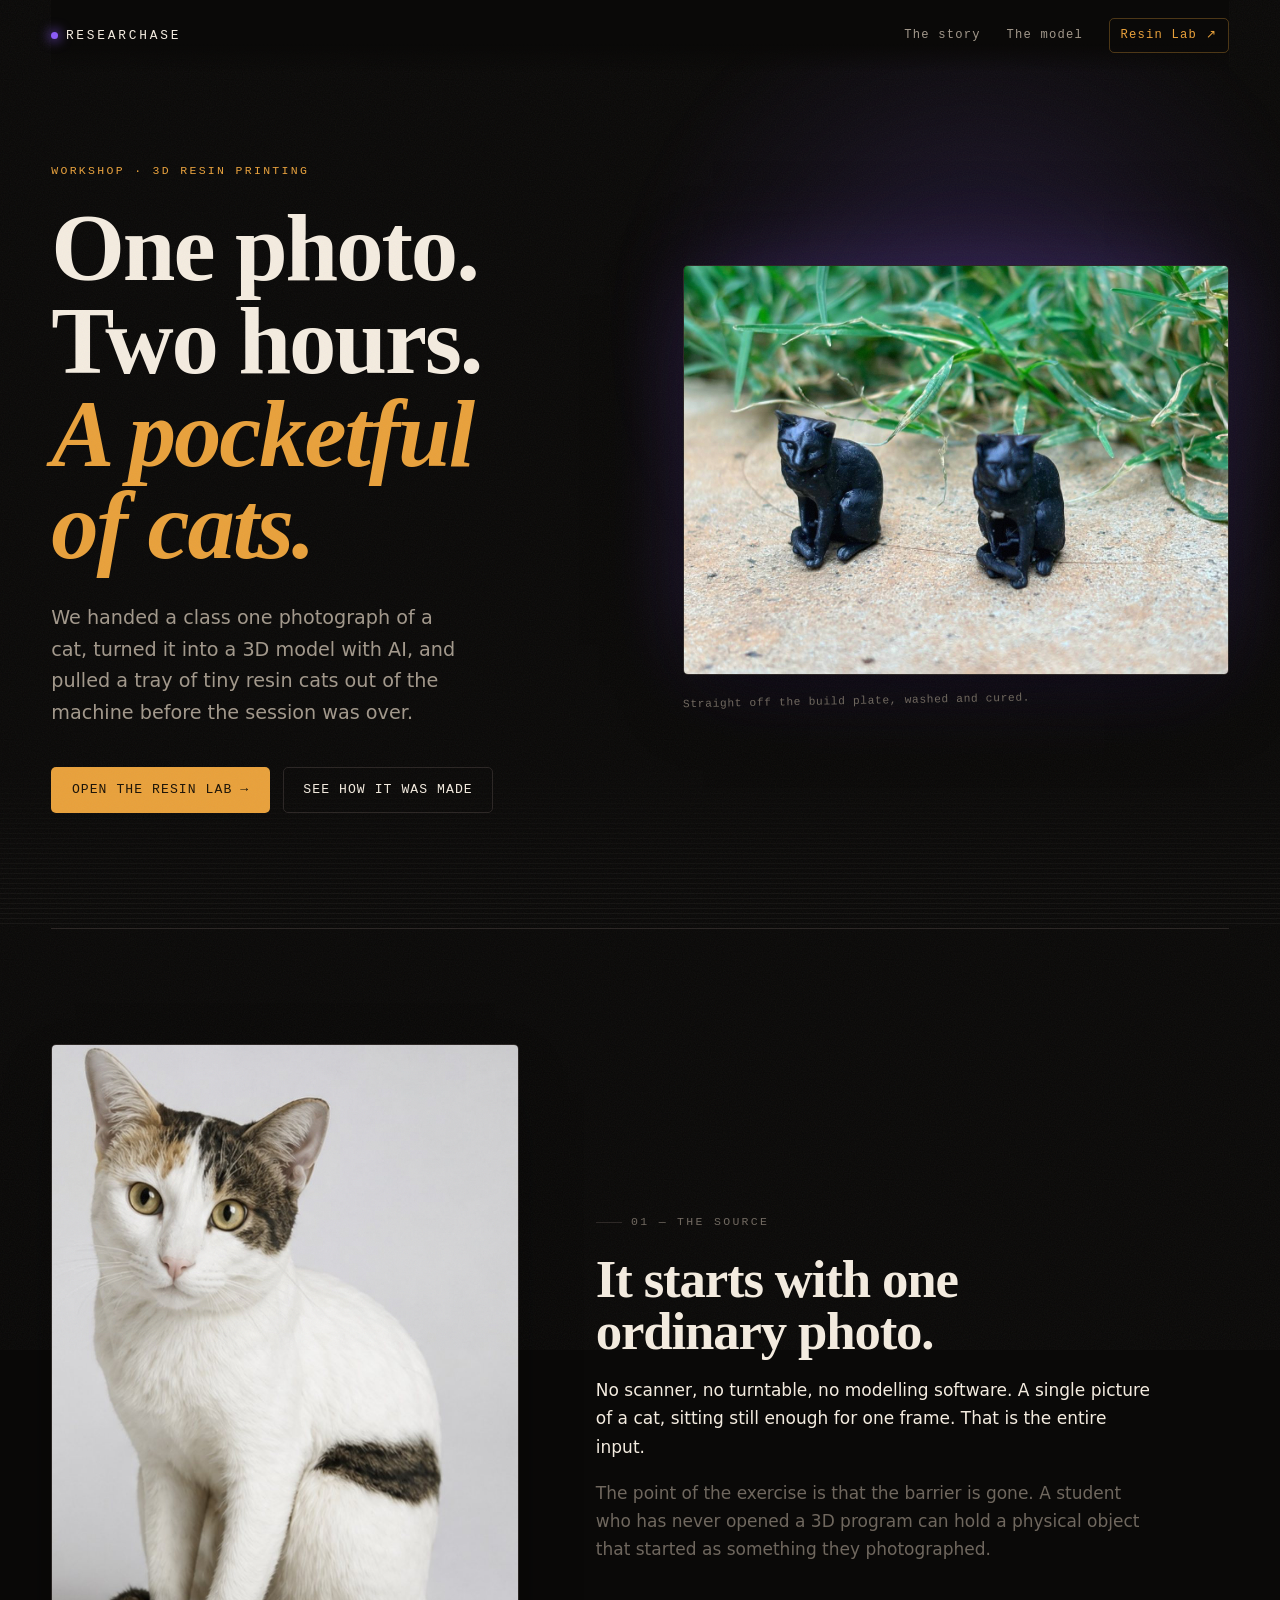
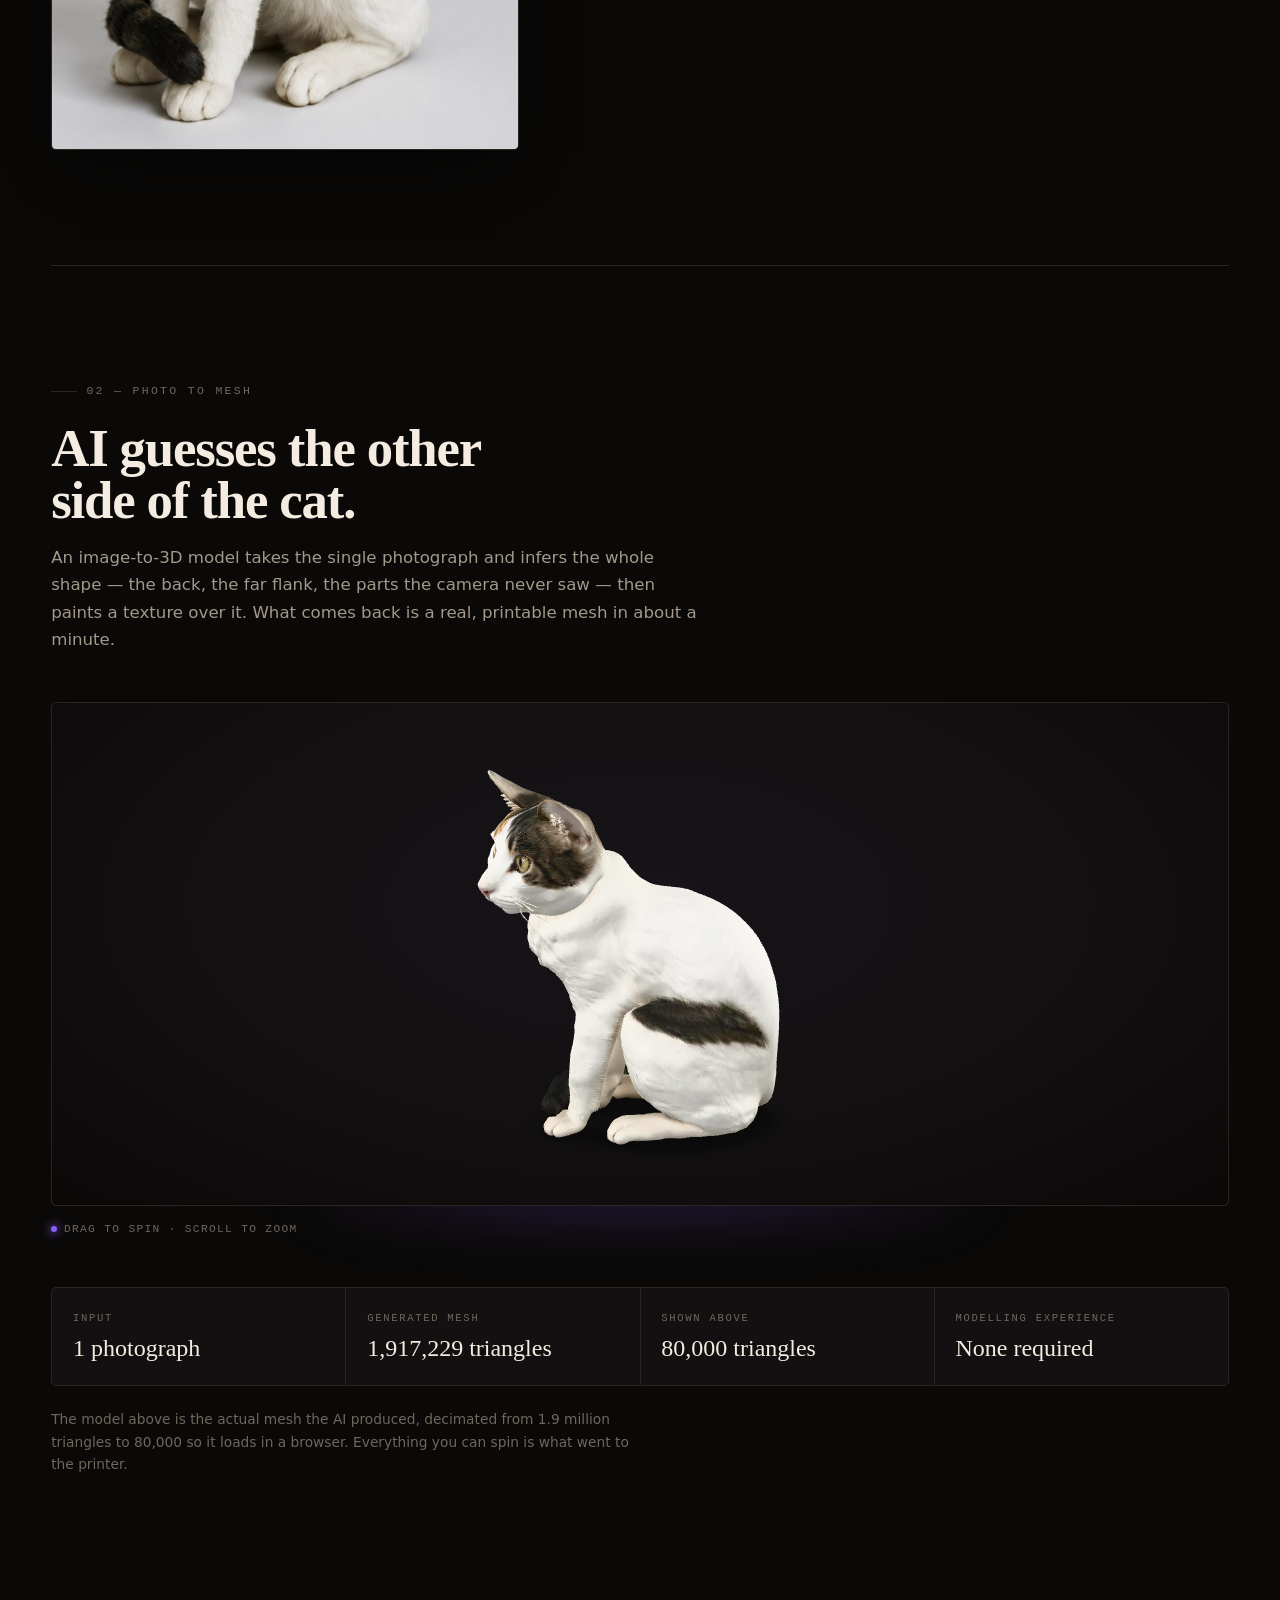
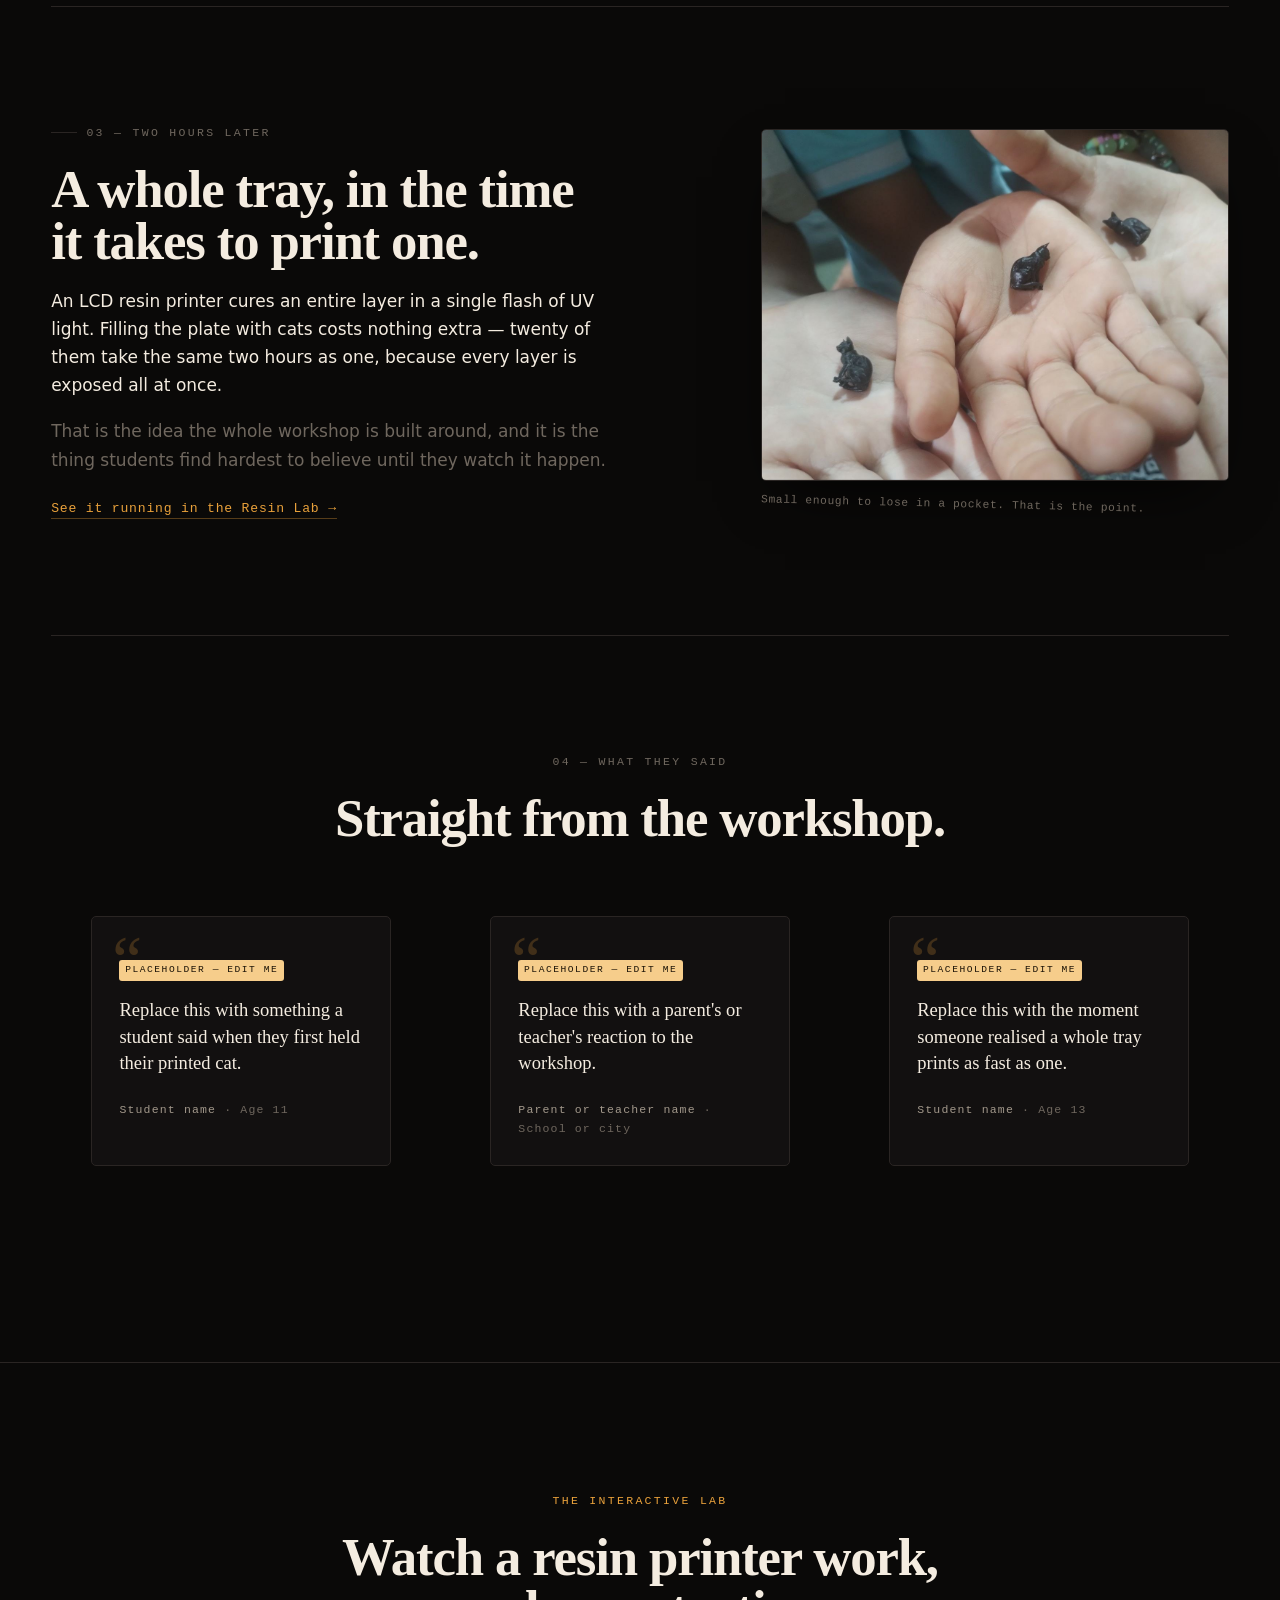
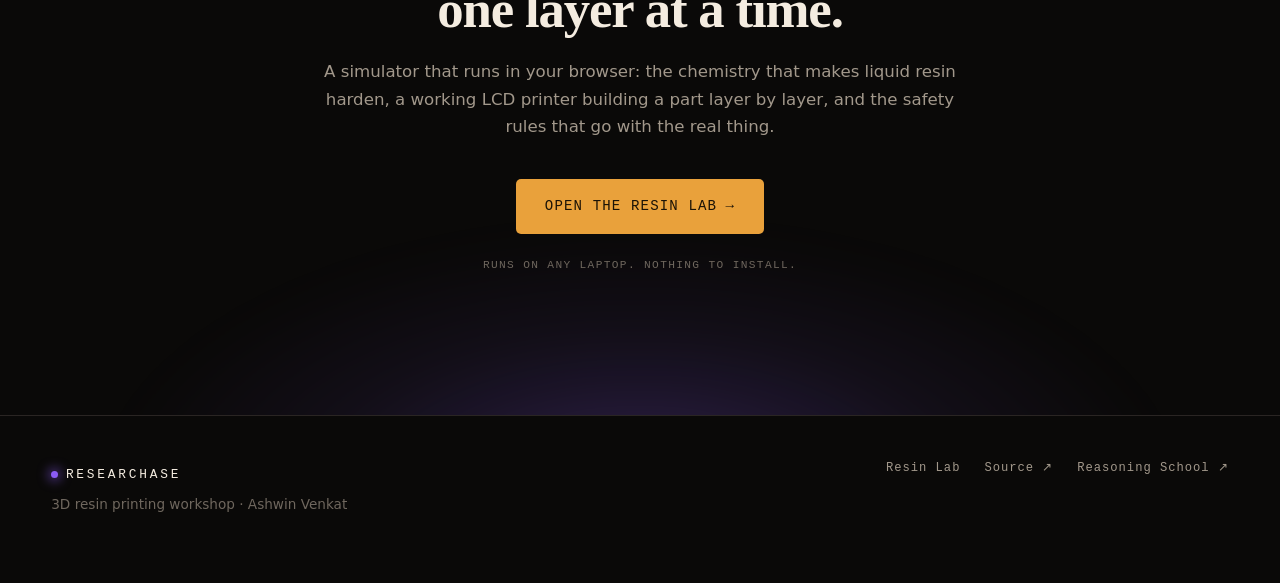
==== site/index.html @ 3f07e09e "Add the workshop landing page and move the lab to /lab/ Tells the story the workshop actually ran: o" ====
<!doctype html>
<html lang="en">
<head>
<meta charset="utf-8">
<meta name="viewport" content="width=device-width, initial-scale=1">
<title>One photo, two hours, a pocketful of cats — Researchase</title>
<meta name="description" content="How a Researchase workshop turned a photograph of a cat into a 3D model with AI, then resin-printed a tray of them in two hours.">
<meta property="og:title" content="One photo, two hours, a pocketful of cats">
<meta property="og:description" content="A Researchase 3D resin printing workshop: photo → AI 3D model → a tray of tiny cats.">
<meta property="og:image" content="assets/printed-cats.jpg">
<meta property="og:type" content="website">
<link rel="icon" href="data:image/svg+xml,<svg xmlns='http://www.w3.org/2000/svg' viewBox='0 0 100 100'><text y='.9em' font-size='90'>🐈‍⬛</text></svg>">
<link rel="preload" href="assets/fonts/fraunces-400_700.woff2" as="font" type="font/woff2" crossorigin>
<link rel="stylesheet" href="assets/fonts.css">
<link rel="stylesheet" href="styles.css">
</head>
<body>

<div class="grain" aria-hidden="true"></div>

<header class="topbar">
  <a class="mark" href="#top">
    <span class="mark-dot" aria-hidden="true"></span>
    Researchase
  </a>
  <nav class="topnav">
    <a href="#story">The story</a>
    <a href="#model">The model</a>
    <a class="topnav-cta" href="lab/">Resin Lab <span aria-hidden="true">↗</span></a>
  </nav>
</header>

<main id="top">

  <!-- ============================ HERO ============================ -->
  <section class="hero">
    <div class="hero-glow" aria-hidden="true"></div>
    <div class="hero-inner">
      <div class="hero-copy">
        <p class="kicker reveal" style="--d:0ms">Workshop · 3D resin printing</p>
        <h1 class="reveal" style="--d:80ms">
          One photo.<br>
          Two hours.<br>
          <em>A pocketful<br>of cats.</em>
        </h1>
        <p class="lede reveal" style="--d:200ms">
          We handed a class one photograph of a cat, turned it into a 3D model with AI,
          and pulled a tray of tiny resin cats out of the machine before the session was over.
        </p>
        <div class="hero-actions reveal" style="--d:300ms">
          <a class="btn btn-primary" href="lab/">
            Open the Resin Lab
            <span class="btn-arrow" aria-hidden="true">→</span>
          </a>
          <a class="btn btn-ghost" href="#story">See how it was made</a>
        </div>
      </div>

      <figure class="hero-shot reveal" style="--d:380ms">
        <img src="assets/printed-cats.jpg" width="1280" height="960"
             alt="Two small black resin-printed cats standing on a stone paving slab in front of grass.">
        <figcaption>Straight off the build plate, washed and cured.</figcaption>
      </figure>
    </div>
    <div class="layerlines" aria-hidden="true"></div>
  </section>

  <!-- ============================ 01 SOURCE ============================ -->
  <section class="step" id="story">
    <div class="step-grid">
      <figure class="shot shot-tilt-l">
        <img src="assets/source-cat.jpg" width="854" height="1290" loading="lazy"
             alt="Photograph of a white cat with tabby markings, sitting and facing the camera.">
      </figure>
      <div class="step-copy">
        <p class="stepno">01 — the source</p>
        <h2>It starts with one ordinary photo.</h2>
        <p>
          No scanner, no turntable, no modelling software. A single picture of a cat,
          sitting still enough for one frame. That is the entire input.
        </p>
        <p class="muted">
          The point of the exercise is that the barrier is gone. A student who has never
          opened a 3D program can hold a physical object that started as something they
          photographed.
        </p>
      </div>
    </div>
  </section>

  <!-- ============================ 02 AI → 3D ============================ -->
  <section class="step step-model" id="model">
    <div class="model-head">
      <p class="stepno">02 — photo to mesh</p>
      <h2>AI guesses the other side of the cat.</h2>
      <p class="lede-2">
        An image-to-3D model takes the single photograph and infers the whole shape — the
        back, the far flank, the parts the camera never saw — then paints a texture over it.
        What comes back is a real, printable mesh in about a minute.
      </p>
    </div>

    <div class="viewer-wrap">
      <div class="viewer-glow" aria-hidden="true"></div>
      <model-viewer
        src="assets/cat.glb"
        alt="Interactive 3D model of a cat, generated from a single photograph."
        camera-controls
        auto-rotate
        rotation-per-second="16deg"
        interaction-prompt="none"
        shadow-intensity="0.9"
        shadow-softness="0.8"
        exposure="1.15"
        environment-image="neutral"
        camera-orbit="25deg 78deg auto"
        camera-target="auto auto auto"
        min-field-of-view="16deg"
        max-field-of-view="38deg"
        touch-action="pan-y"
        loading="lazy">
        <div class="poster" slot="poster">
          <span class="spinner" aria-hidden="true"></span>
          <span>loading the mesh…</span>
        </div>
        <div class="viewer-hint" slot="interaction-prompt">drag to spin</div>
      </model-viewer>
      <p class="viewer-cap">
        <span class="dot" aria-hidden="true"></span>
        Drag to spin · scroll to zoom
      </p>
    </div>

    <div class="specs">
      <div class="spec">
        <span class="spec-k">Input</span>
        <span class="spec-v">1 photograph</span>
      </div>
      <div class="spec">
        <span class="spec-k">Generated mesh</span>
        <span class="spec-v">1,917,229 triangles</span>
      </div>
      <div class="spec">
        <span class="spec-k">Shown above</span>
        <span class="spec-v">80,000 triangles</span>
      </div>
      <div class="spec">
        <span class="spec-k">Modelling experience</span>
        <span class="spec-v">None required</span>
      </div>
    </div>
    <p class="footnote">
      The model above is the actual mesh the AI produced, decimated from 1.9 million
      triangles to 80,000 so it loads in a browser. Everything you can spin is what went
      to the printer.
    </p>
  </section>

  <!-- ============================ 03 PRINTED ============================ -->
  <section class="step step-print">
    <div class="step-grid step-grid-rev">
      <div class="step-copy">
        <p class="stepno">03 — two hours later</p>
        <h2>A whole tray, in the time it takes to print one.</h2>
        <p>
          An LCD resin printer cures an entire layer in a single flash of UV light. Filling
          the plate with cats costs nothing extra — twenty of them take the same two hours
          as one, because every layer is exposed all at once.
        </p>
        <p class="muted">
          That is the idea the whole workshop is built around, and it is the thing students
          find hardest to believe until they watch it happen.
        </p>
        <a class="inline-link" href="lab/">See it running in the Resin Lab →</a>
      </div>
      <figure class="shot shot-tilt-r">
        <img src="assets/cats-in-hands.jpg" width="1280" height="964" loading="lazy"
             alt="Two children's open hands holding three tiny black resin-printed cats.">
        <figcaption>Small enough to lose in a pocket. That is the point.</figcaption>
      </figure>
    </div>
  </section>

  <!-- ============================ TESTIMONIALS ============================ -->
  <section class="voices" id="voices">
    <p class="stepno center">04 — what they said</p>
    <h2 class="center">Straight from the workshop.</h2>
    <div class="quote-grid" id="quote-grid"><!-- rendered from QUOTES in app.js --></div>
  </section>

  <!-- ============================ CTA ============================ -->
  <section class="cta">
    <div class="cta-glow" aria-hidden="true"></div>
    <div class="cta-inner">
      <p class="kicker">The interactive lab</p>
      <h2>Watch a resin printer work,<br>one layer at a time.</h2>
      <p class="lede-2">
        A simulator that runs in your browser: the chemistry that makes liquid resin harden,
        a working LCD printer building a part layer by layer, and the safety rules that go
        with the real thing.
      </p>
      <a class="btn btn-primary btn-lg" href="lab/">
        Open the Resin Lab
        <span class="btn-arrow" aria-hidden="true">→</span>
      </a>
      <p class="cta-note">Runs on any laptop. Nothing to install.</p>
    </div>
  </section>

</main>

<footer class="foot">
  <div class="foot-inner">
    <div>
      <p class="mark mark-foot"><span class="mark-dot" aria-hidden="true"></span>Researchase</p>
      <p class="muted small">3D resin printing workshop · Ashwin Venkat</p>
    </div>
    <nav class="foot-links">
      <a href="lab/">Resin Lab</a>
      <a href="https://github.com/researchase/resin-printing-workshop" target="_blank" rel="noopener noreferrer">Source ↗</a>
      <a href="https://reasoning.school" target="_blank" rel="noopener noreferrer">Reasoning School ↗</a>
    </nav>
  </div>
</footer>

<script type="module" src="assets/model-viewer.min.js"></script>
<script src="app.js"></script>
</body>
</html>
---- site/assets/fonts.css ----
/* Fraunces & IBM Plex - SIL Open Font License 1.1, self-hosted */
@font-face {
  font-family: 'Fraunces';
  font-style: normal;
  font-weight: 400 700;
  font-display: swap;
  src: url(./fraunces-400_700.woff2) format('woff2');
  unicode-range: U+0000-00FF, U+0131, U+0152-0153, U+02BB-02BC, U+02C6, U+02DA, U+02DC, U+0304, U+0308, U+0329, U+2000-206F, U+20AC, U+2122, U+2191, U+2193, U+2212, U+2215, U+FEFF, U+FFFD;
}
@font-face {
  font-family: 'IBM Plex Mono';
  font-style: normal;
  font-weight: 400;
  font-display: swap;
  src: url(./ibmplexmono-400.woff2) format('woff2');
  unicode-range: U+0000-00FF, U+0131, U+0152-0153, U+02BB-02BC, U+02C6, U+02DA, U+02DC, U+0304, U+0308, U+0329, U+2000-206F, U+20AC, U+2122, U+2191, U+2193, U+2212, U+2215, U+FEFF, U+FFFD;
}
@font-face {
  font-family: 'IBM Plex Mono';
  font-style: normal;
  font-weight: 500;
  font-display: swap;
  src: url(./ibmplexmono-500.woff2) format('woff2');
  unicode-range: U+0000-00FF, U+0131, U+0152-0153, U+02BB-02BC, U+02C6, U+02DA, U+02DC, U+0304, U+0308, U+0329, U+2000-206F, U+20AC, U+2122, U+2191, U+2193, U+2212, U+2215, U+FEFF, U+FFFD;
}
@font-face {
  font-family: 'IBM Plex Sans';
  font-style: normal;
  font-weight: 400;
  font-stretch: 100%;
  font-display: swap;
  src: url(./ibmplexsans-400.woff2) format('woff2');
  unicode-range: U+0000-00FF, U+0131, U+0152-0153, U+02BB-02BC, U+02C6, U+02DA, U+02DC, U+0304, U+0308, U+0329, U+2000-206F, U+20AC, U+2122, U+2191, U+2193, U+2212, U+2215, U+FEFF, U+FFFD;
}
@font-face {
  font-family: 'IBM Plex Sans';
  font-style: normal;
  font-weight: 500;
  font-stretch: 100%;
  font-display: swap;
  src: url(./ibmplexsans-500.woff2) format('woff2');
  unicode-range: U+0000-00FF, U+0131, U+0152-0153, U+02BB-02BC, U+02C6, U+02DA, U+02DC, U+0304, U+0308, U+0329, U+2000-206F, U+20AC, U+2122, U+2191, U+2193, U+2212, U+2215, U+FEFF, U+FFFD;
}
@font-face {
  font-family: 'IBM Plex Sans';
  font-style: normal;
  font-weight: 600;
  font-stretch: 100%;
  font-display: swap;
  src: url(./ibmplexsans-600.woff2) format('woff2');
  unicode-range: U+0000-00FF, U+0131, U+0152-0153, U+02BB-02BC, U+02C6, U+02DA, U+02DC, U+0304, U+0308, U+0329, U+2000-206F, U+20AC, U+2122, U+2191, U+2193, U+2212, U+2215, U+FEFF, U+FFFD;
}
---- site/styles.css ----
/* =========================================================================
   Researchase — 3D resin printing workshop
   Darkroom palette: the inside of a resin vat. Warm near-black, cured-resin
   cream, amber for the material, 405 nm violet for the light.
   ========================================================================= */

:root {
  --ink:        #0a0908;
  --ink-2:      #121010;
  --ink-3:      #1a1716;
  --line:       #2a2523;
  --cream:      #f4ece0;
  --dim:        #a2988b;
  --dimmer:     #6f675e;
  --amber:      #e9a13b;
  --amber-soft: #f6cd8b;
  --uv:         #8b5cf6;
  --uv-soft:    #b79bff;

  --shell: min(1240px, 92vw);
  --rad: 5px;

  --font-display: "Fraunces", Georgia, "Times New Roman", serif;
  --font-body: "IBM Plex Sans", system-ui, -apple-system, sans-serif;
  --font-mono: "IBM Plex Mono", ui-monospace, "SF Mono", Menlo, monospace;
}

* { box-sizing: border-box; }

html { scroll-behavior: smooth; }
@media (prefers-reduced-motion: reduce) { html { scroll-behavior: auto; } }

body {
  margin: 0;
  background: var(--ink);
  color: var(--cream);
  font-family: var(--font-body);
  font-size: 17px;
  line-height: 1.65;
  -webkit-font-smoothing: antialiased;
  overflow-x: hidden;
}

img { max-width: 100%; height: auto; display: block; }

h1, h2 {
  font-family: var(--font-display);
  font-weight: 600;
  font-variation-settings: "SOFT" 12, "WONK" 1, "opsz" 108;
  letter-spacing: -0.022em;
  line-height: 0.98;
  margin: 0;
  text-wrap: balance;
}

h1 { font-size: clamp(2.9rem, 7.4vw, 6.1rem); }
h2 { font-size: clamp(2rem, 4.2vw, 3.3rem); }

h1 em {
  font-style: italic;
  color: var(--amber);
  font-variation-settings: "SOFT" 30, "WONK" 1, "opsz" 144;
}

p { margin: 0 0 1.1em; }

/* ---------- shared bits ---------- */

.kicker, .stepno {
  font-family: var(--font-mono);
  font-size: 0.72rem;
  letter-spacing: 0.2em;
  text-transform: uppercase;
  color: var(--amber);
  margin: 0 0 1.4rem;
}
.stepno { color: var(--dimmer); }
.stepno::before {
  content: "";
  display: inline-block;
  width: 26px;
  height: 1px;
  background: var(--line);
  vertical-align: middle;
  margin-right: 0.8em;
}
.center { text-align: center; }
.stepno.center::before { display: none; }

.lede {
  font-size: clamp(1.06rem, 1.5vw, 1.3rem);
  color: var(--dim);
  max-width: 34ch;
  margin-top: 1.8rem;
}
.lede-2 {
  font-size: clamp(1rem, 1.3vw, 1.15rem);
  color: var(--dim);
  max-width: 62ch;
}
.muted { color: var(--dimmer); }
.small { font-size: 0.85rem; }

.btn {
  display: inline-flex;
  align-items: center;
  gap: 0.6em;
  padding: 0.85em 1.5em;
  border-radius: var(--rad);
  font-family: var(--font-mono);
  font-size: 0.82rem;
  letter-spacing: 0.08em;
  text-transform: uppercase;
  text-decoration: none;
  border: 1px solid transparent;
  transition: transform .25s cubic-bezier(.2,.8,.3,1), background-color .25s, border-color .25s, color .25s;
}
.btn-primary {
  background: var(--amber);
  color: #1a1206;
  font-weight: 500;
}
.btn-primary:hover { background: var(--amber-soft); transform: translateY(-2px); }
.btn-ghost {
  color: var(--cream);
  border-color: var(--line);
}
.btn-ghost:hover { border-color: var(--dim); transform: translateY(-2px); }
.btn-lg { padding: 1.05em 2em; font-size: 0.88rem; }
.btn-arrow { transition: transform .25s cubic-bezier(.2,.8,.3,1); }
.btn:hover .btn-arrow { transform: translateX(4px); }

.inline-link {
  font-family: var(--font-mono);
  font-size: 0.82rem;
  letter-spacing: 0.06em;
  color: var(--amber);
  text-decoration: none;
  border-bottom: 1px solid rgba(233,161,59,.35);
  padding-bottom: 2px;
  transition: border-color .25s, color .25s;
}
.inline-link:hover { color: var(--amber-soft); border-color: var(--amber-soft); }

/* film grain over everything */
.grain {
  position: fixed;
  inset: -50%;
  pointer-events: none;
  z-index: 9;
  opacity: 0.05;
  background-image: url("data:image/svg+xml,%3Csvg xmlns='http://www.w3.org/2000/svg' width='220' height='220'%3E%3Cfilter id='n'%3E%3CfeTurbulence type='fractalNoise' baseFrequency='.85' numOctaves='3'/%3E%3C/filter%3E%3Crect width='220' height='220' filter='url(%23n)'/%3E%3C/svg%3E");
}

/* the layer-line motif: a resin print, seen edge on */
.layerlines {
  position: absolute;
  inset: auto 0 0 0;
  height: 180px;
  pointer-events: none;
  background-image: repeating-linear-gradient(
    to bottom,
    rgba(244,236,224,.05) 0 1px,
    transparent 1px 5px
  );
  -webkit-mask-image: linear-gradient(to bottom, transparent, #000);
  mask-image: linear-gradient(to bottom, transparent, #000);
}

/* ---------- top bar ---------- */

.topbar {
  position: sticky;
  top: 0;
  z-index: 20;
  display: flex;
  align-items: center;
  justify-content: space-between;
  gap: 1rem;
  width: var(--shell);
  margin: 0 auto;
  padding: 1.15rem 0;
  background: linear-gradient(to bottom, var(--ink) 62%, transparent);
}
.mark {
  display: inline-flex;
  align-items: center;
  gap: 0.6em;
  font-family: var(--font-mono);
  font-size: 0.8rem;
  letter-spacing: 0.22em;
  text-transform: uppercase;
  color: var(--cream);
  text-decoration: none;
  margin: 0;
}
.mark-dot {
  width: 7px; height: 7px;
  border-radius: 50%;
  background: var(--uv);
  box-shadow: 0 0 12px 2px rgba(139,92,246,.7);
}
.topnav { display: flex; align-items: center; gap: 1.6rem; }
.topnav a {
  font-family: var(--font-mono);
  font-size: 0.76rem;
  letter-spacing: 0.1em;
  color: var(--dim);
  text-decoration: none;
  transition: color .2s;
}
.topnav a:hover { color: var(--cream); }
.topnav-cta {
  color: var(--amber) !important;
  border: 1px solid rgba(233,161,59,.3);
  border-radius: var(--rad);
  padding: 0.5em 0.9em;
}
.topnav-cta:hover { background: rgba(233,161,59,.09); }

/* ---------- hero ---------- */

.hero { position: relative; padding: clamp(3rem, 7vw, 6rem) 0 clamp(4rem, 9vw, 8rem); }
.hero-glow {
  position: absolute;
  top: -14%;
  right: -6%;
  width: min(760px, 78vw);
  aspect-ratio: 1;
  background: radial-gradient(circle, rgba(139,92,246,.20), rgba(139,92,246,.05) 45%, transparent 68%);
  filter: blur(14px);
  pointer-events: none;
}
.hero-inner {
  position: relative;
  width: var(--shell);
  margin: 0 auto;
  display: grid;
  grid-template-columns: 1.02fr 0.98fr;
  gap: clamp(2rem, 5vw, 4.5rem);
  align-items: center;
}
.hero-copy { position: relative; z-index: 2; }
.hero-actions { display: flex; flex-wrap: wrap; gap: 0.8rem; margin-top: 2.4rem; }

.hero-shot {
  margin: 0;
  position: relative;
  transform: rotate(1.1deg);
}
.hero-shot img {
  border-radius: var(--rad);
  border: 1px solid var(--line);
  box-shadow:
    0 30px 70px -20px rgba(0,0,0,.85),
    0 0 90px -30px rgba(139,92,246,.5);
}
.hero-shot figcaption,
.shot figcaption {
  font-family: var(--font-mono);
  font-size: 0.7rem;
  letter-spacing: 0.06em;
  color: var(--dimmer);
  margin-top: 0.9rem;
  transform: rotate(-1.1deg);
}

/* ---------- steps ---------- */

.step {
  position: relative;
  width: var(--shell);
  margin: 0 auto;
  padding: clamp(4rem, 9vw, 8rem) 0;
  border-top: 1px solid var(--line);
}
.step-grid {
  display: grid;
  grid-template-columns: 0.85fr 1.15fr;
  gap: clamp(2rem, 6vw, 5rem);
  align-items: center;
}
.step-grid-rev { grid-template-columns: 1.15fr 0.85fr; }
.step-copy h2 { margin-bottom: 1.2rem; }
.step-copy p { max-width: 52ch; }

.shot { margin: 0; }
.shot img {
  border-radius: var(--rad);
  border: 1px solid var(--line);
  box-shadow: 0 24px 60px -24px rgba(0,0,0,.9);
}
.shot-tilt-l { transform: rotate(-1.4deg); }
.shot-tilt-r { transform: rotate(1.4deg); }
.shot-tilt-l figcaption, .shot-tilt-r figcaption { transform: rotate(1.4deg); }

/* ---------- the 3D viewer ---------- */

.step-model { text-align: left; }
.model-head { max-width: 66ch; margin-bottom: clamp(2rem, 4vw, 3rem); }
.model-head h2 { margin-bottom: 1.1rem; }

.viewer-wrap { position: relative; }
.viewer-glow {
  position: absolute;
  inset: 8% 12% 2%;
  background: radial-gradient(ellipse at 50% 70%, rgba(139,92,246,.26), transparent 62%);
  filter: blur(24px);
  pointer-events: none;
}
model-viewer {
  position: relative;
  display: block;
  width: 100%;
  height: clamp(380px, 56vh, 620px);
  background: radial-gradient(ellipse at 50% 40%, #17141a 0%, var(--ink-2) 55%, var(--ink) 100%);
  border: 1px solid var(--line);
  border-radius: var(--rad);
  --poster-color: transparent;
}
.poster {
  display: flex;
  align-items: center;
  justify-content: center;
  gap: 0.8em;
  height: 100%;
  font-family: var(--font-mono);
  font-size: 0.78rem;
  letter-spacing: 0.1em;
  color: var(--dimmer);
  background: var(--ink-2);
}
.spinner {
  width: 13px; height: 13px;
  border: 2px solid rgba(139,92,246,.25);
  border-top-color: var(--uv);
  border-radius: 50%;
  animation: spin 0.9s linear infinite;
}
@keyframes spin { to { transform: rotate(360deg); } }

.viewer-hint {
  font-family: var(--font-mono);
  font-size: 0.72rem;
  letter-spacing: 0.12em;
  text-transform: uppercase;
  color: var(--cream);
  background: rgba(10,9,8,.8);
  border: 1px solid var(--line);
  border-radius: 100px;
  padding: 0.5em 1em;
  backdrop-filter: blur(6px);
}
.viewer-cap {
  font-family: var(--font-mono);
  font-size: 0.7rem;
  letter-spacing: 0.12em;
  text-transform: uppercase;
  color: var(--dimmer);
  margin: 0.9rem 0 0;
  display: flex;
  align-items: center;
  gap: 0.6em;
}
.dot {
  width: 6px; height: 6px;
  border-radius: 50%;
  background: var(--uv);
  box-shadow: 0 0 10px 1px rgba(139,92,246,.8);
  animation: pulse 2.6s ease-in-out infinite;
}
@keyframes pulse { 0%,100% { opacity: .45 } 50% { opacity: 1 } }

.specs {
  display: grid;
  grid-template-columns: repeat(4, 1fr);
  gap: 1px;
  background: var(--line);
  border: 1px solid var(--line);
  border-radius: var(--rad);
  margin-top: clamp(2rem, 4vw, 3rem);
  overflow: hidden;
}
.spec {
  background: var(--ink-2);
  padding: 1.4rem 1.3rem;
  display: flex;
  flex-direction: column;
  gap: 0.45rem;
}
.spec-k {
  font-family: var(--font-mono);
  font-size: 0.66rem;
  letter-spacing: 0.16em;
  text-transform: uppercase;
  color: var(--dimmer);
}
.spec-v {
  font-family: var(--font-display);
  font-size: clamp(1.15rem, 1.9vw, 1.5rem);
  font-variation-settings: "SOFT" 12, "opsz" 90;
  color: var(--cream);
  line-height: 1.15;
}
.footnote {
  font-size: 0.86rem;
  color: var(--dimmer);
  max-width: 68ch;
  margin-top: 1.4rem;
}

/* ---------- testimonials ---------- */

.voices {
  width: var(--shell);
  margin: 0 auto;
  padding: clamp(4rem, 9vw, 8rem) 0;
  border-top: 1px solid var(--line);
}
.voices h2 { margin-bottom: clamp(2.4rem, 5vw, 3.4rem); }
.quote-grid {
  display: grid;
  grid-template-columns: repeat(auto-fit, minmax(270px, 1fr));
  gap: 1.2rem;
}
.quote {
  position: relative;
  background: var(--ink-2);
  border: 1px solid var(--line);
  border-radius: var(--rad);
  padding: 2.2rem 1.7rem 1.7rem;
}
.quote::before {
  content: "\201C";
  position: absolute;
  top: 0.15em;
  left: 0.3em;
  font-family: var(--font-display);
  font-size: 4.2rem;
  line-height: 1;
  color: rgba(233,161,59,.22);
}
.quote-text {
  font-family: var(--font-display);
  font-size: 1.16rem;
  font-variation-settings: "SOFT" 20, "opsz" 60;
  line-height: 1.45;
  color: var(--cream);
  margin: 0 0 1.4rem;
  position: relative;
}
.quote-who {
  font-family: var(--font-mono);
  font-size: 0.72rem;
  letter-spacing: 0.1em;
  color: var(--dim);
  margin: 0;
}
.quote-role { color: var(--dimmer); }
.quote-tag {
  display: inline-block;
  font-family: var(--font-mono);
  font-size: 0.6rem;
  letter-spacing: 0.16em;
  text-transform: uppercase;
  color: #1a1206;
  background: var(--amber-soft);
  border-radius: 3px;
  padding: 0.25em 0.6em;
  margin-bottom: 1rem;
}

/* ---------- cta ---------- */

.cta {
  position: relative;
  margin-top: clamp(2rem, 5vw, 4rem);
  padding: clamp(4.5rem, 10vw, 9rem) 0;
  border-top: 1px solid var(--line);
  overflow: hidden;
}
.cta-glow {
  position: absolute;
  left: 50%;
  bottom: -55%;
  transform: translateX(-50%);
  width: min(1100px, 120vw);
  aspect-ratio: 2 / 1;
  background: radial-gradient(ellipse at 50% 50%, rgba(139,92,246,.3), rgba(139,92,246,.07) 42%, transparent 70%);
  filter: blur(20px);
  pointer-events: none;
}
.cta-inner {
  position: relative;
  width: var(--shell);
  margin: 0 auto;
  text-align: center;
  display: flex;
  flex-direction: column;
  align-items: center;
}
.cta-inner h2 { margin-bottom: 1.4rem; }
.cta-inner .lede-2 { margin-bottom: 2.4rem; }
.cta-note {
  font-family: var(--font-mono);
  font-size: 0.7rem;
  letter-spacing: 0.12em;
  text-transform: uppercase;
  color: var(--dimmer);
  margin-top: 1.4rem;
}

/* ---------- footer ---------- */

.foot { border-top: 1px solid var(--line); padding: 2.6rem 0 3.4rem; }
.foot-inner {
  width: var(--shell);
  margin: 0 auto;
  display: flex;
  justify-content: space-between;
  align-items: flex-start;
  gap: 2rem;
  flex-wrap: wrap;
}
.mark-foot { margin-bottom: 0.5rem; }
.foot-links { display: flex; gap: 1.5rem; flex-wrap: wrap; }
.foot-links a {
  font-family: var(--font-mono);
  font-size: 0.76rem;
  letter-spacing: 0.08em;
  color: var(--dim);
  text-decoration: none;
}
.foot-links a:hover { color: var(--amber); }

/* ---------- motion ---------- */

.reveal {
  opacity: 0;
  transform: translateY(18px);
  animation: rise .9s cubic-bezier(.2,.8,.25,1) forwards;
  animation-delay: var(--d, 0ms);
}
@keyframes rise { to { opacity: 1; transform: none; } }

.io { opacity: 0; transform: translateY(26px); transition: opacity .8s ease, transform .8s cubic-bezier(.2,.8,.25,1); }
.io.in { opacity: 1; transform: none; }

@media (prefers-reduced-motion: reduce) {
  .reveal, .io { animation: none !important; opacity: 1 !important; transform: none !important; transition: none !important; }
  .dot, .spinner { animation: none !important; }
}

/* ---------- responsive ---------- */

@media (max-width: 900px) {
  .hero-inner,
  .step-grid,
  .step-grid-rev { grid-template-columns: 1fr; }
  .hero-shot { order: -1; transform: none; }
  .hero-shot figcaption, .shot figcaption { transform: none; }
  .shot-tilt-l, .shot-tilt-r { transform: none; }
  .step-grid-rev .step-copy { order: 2; }
  .specs { grid-template-columns: repeat(2, 1fr); }
  .topnav { gap: 1rem; }
  .topnav a:not(.topnav-cta) { display: none; }
}

@media (max-width: 520px) {
  body { font-size: 16px; }
  .specs { grid-template-columns: 1fr; }
  .hero-actions .btn { width: 100%; justify-content: center; }
}
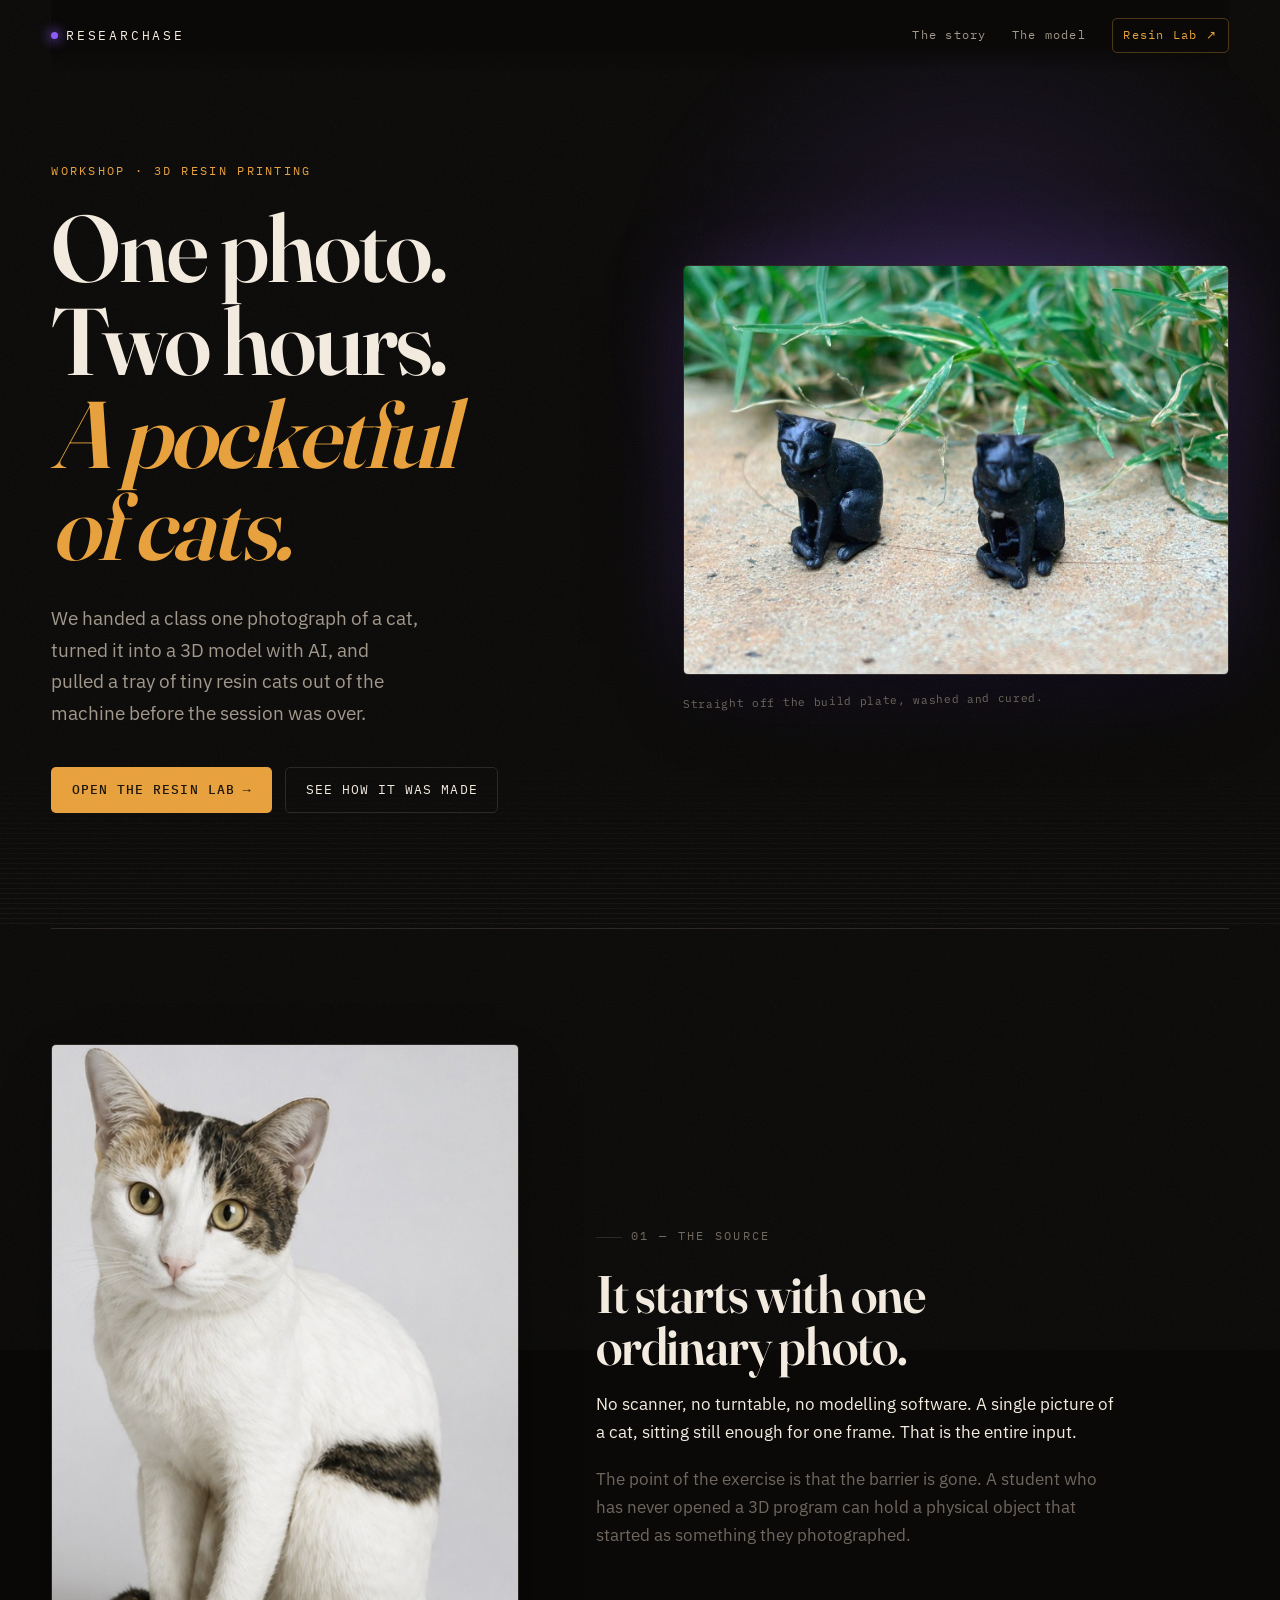
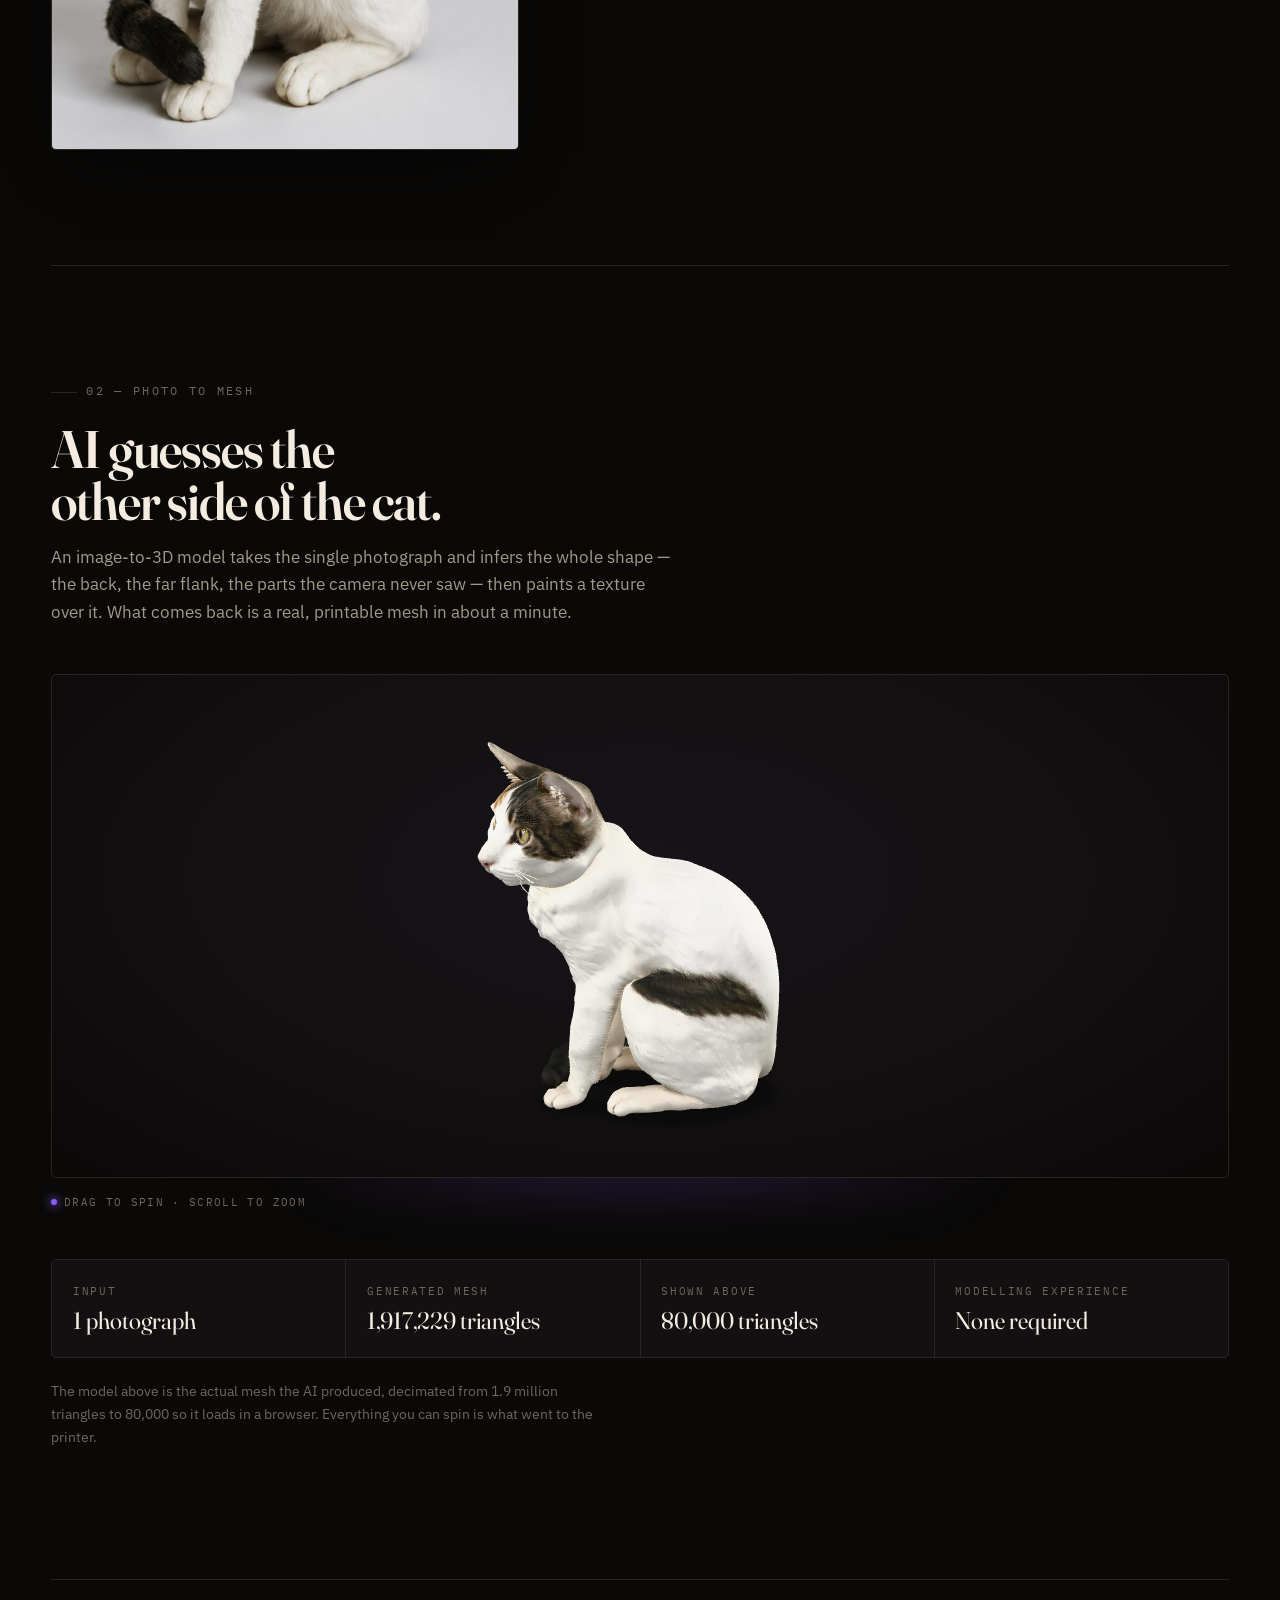
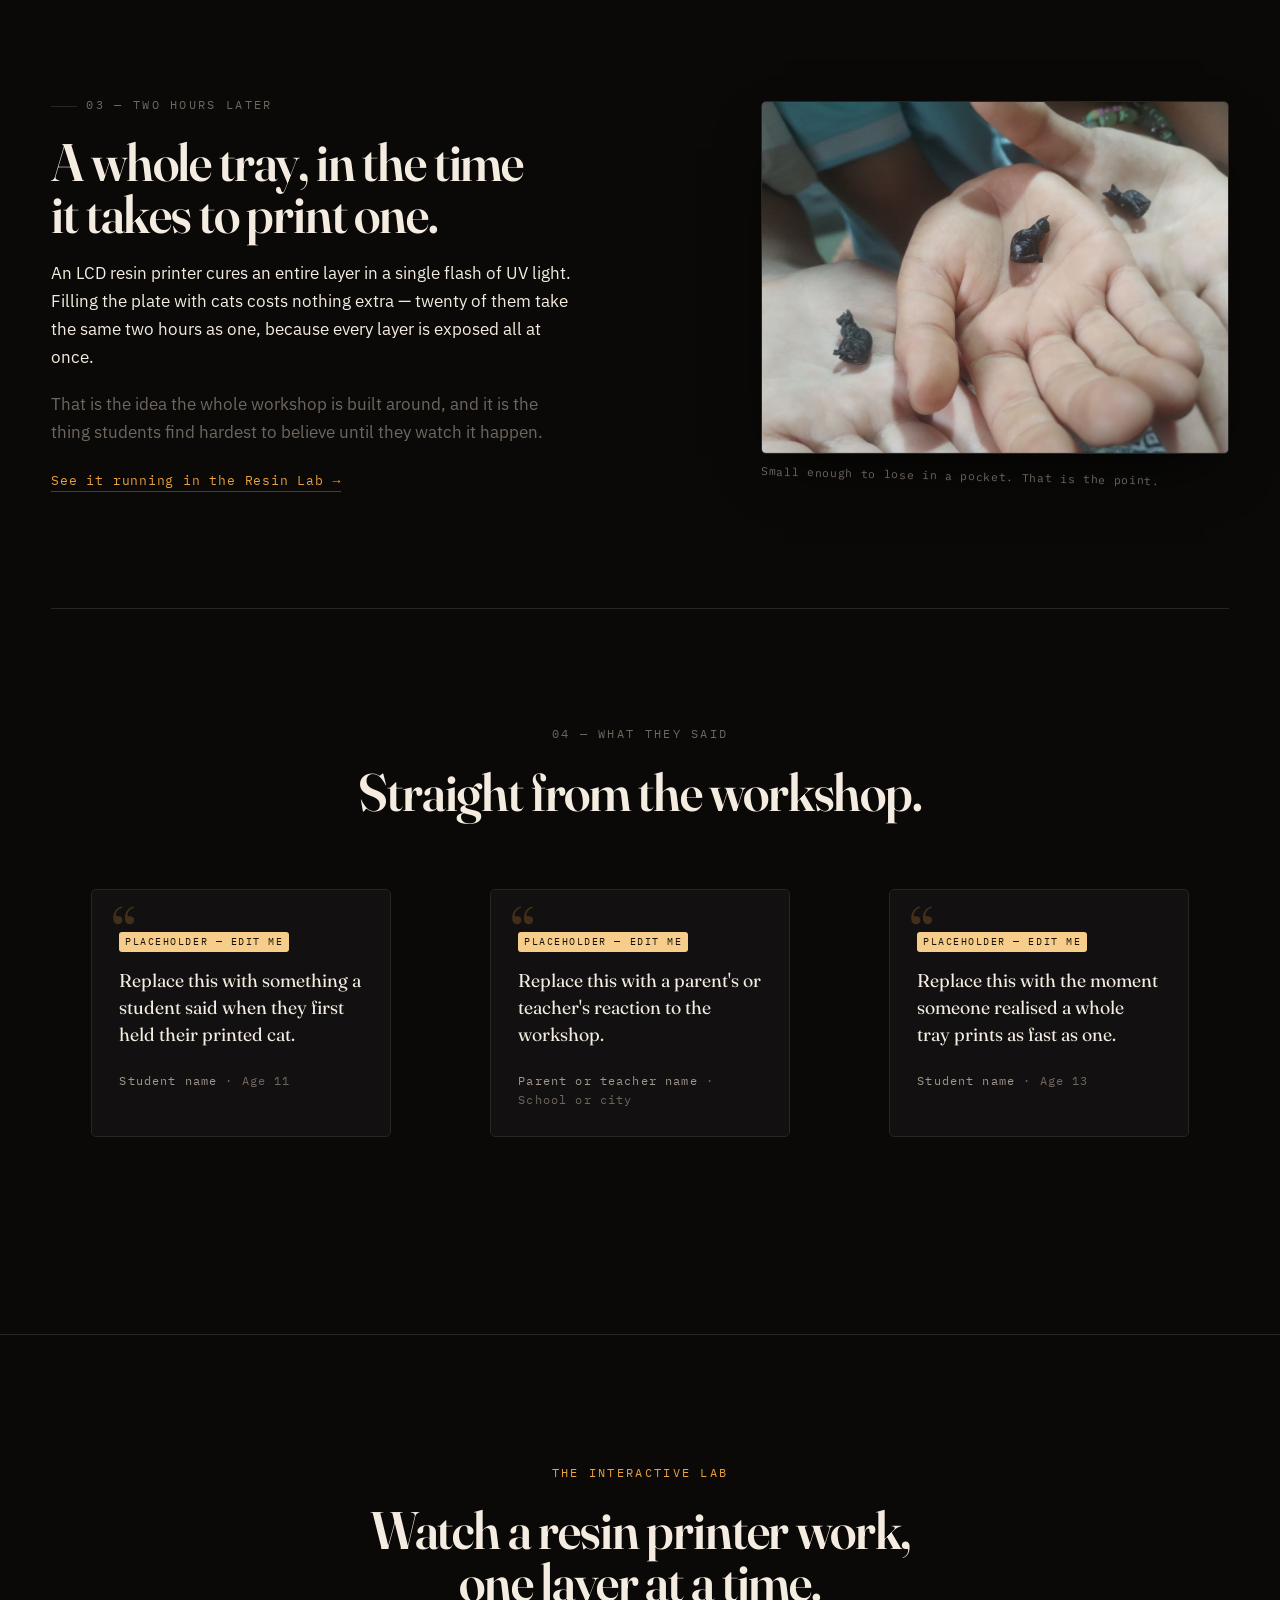
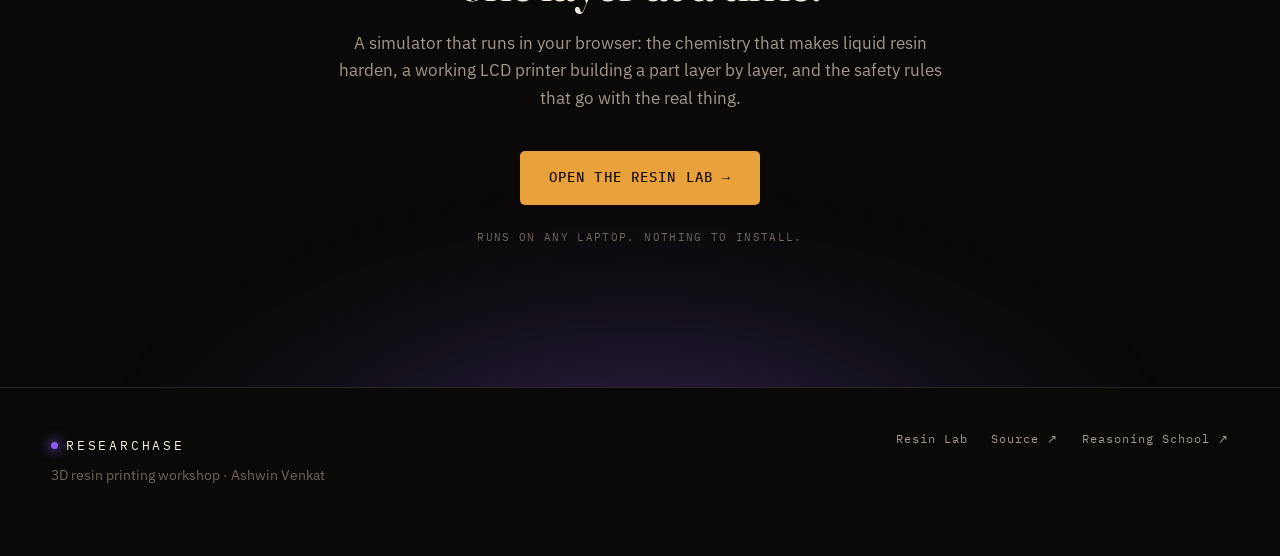
==== commit 998351a1: "Cache-bust css/js links" ====
--- a/site/index.html
+++ b/site/index.html
@@ -11,8 +11,8 @@
 <meta property="og:type" content="website">
 <link rel="icon" href="data:image/svg+xml,<svg xmlns='http://www.w3.org/2000/svg' viewBox='0 0 100 100'><text y='.9em' font-size='90'>🐈‍⬛</text></svg>">
 <link rel="preload" href="assets/fonts/fraunces-400_700.woff2" as="font" type="font/woff2" crossorigin>
-<link rel="stylesheet" href="assets/fonts.css">
-<link rel="stylesheet" href="styles.css">
+<link rel="stylesheet" href="assets/fonts.css?v=2">
+<link rel="stylesheet" href="styles.css?v=2">
 </head>
 <body>
 
@@ -224,6 +224,6 @@
 </footer>
 
 <script type="module" src="assets/model-viewer.min.js"></script>
-<script src="app.js"></script>
+<script src="app.js?v=2"></script>
 </body>
 </html>
--- a/site/assets/fonts.css
+++ b/site/assets/fonts.css
@@ -4,7 +4,7 @@
   font-style: normal;
   font-weight: 400 700;
   font-display: swap;
-  src: url(./fraunces-400_700.woff2) format('woff2');
+  src: url(./fonts/fraunces-400_700.woff2) format('woff2');
   unicode-range: U+0000-00FF, U+0131, U+0152-0153, U+02BB-02BC, U+02C6, U+02DA, U+02DC, U+0304, U+0308, U+0329, U+2000-206F, U+20AC, U+2122, U+2191, U+2193, U+2212, U+2215, U+FEFF, U+FFFD;
 }
 @font-face {
@@ -12,7 +12,7 @@
   font-style: normal;
   font-weight: 400;
   font-display: swap;
-  src: url(./ibmplexmono-400.woff2) format('woff2');
+  src: url(./fonts/ibmplexmono-400.woff2) format('woff2');
   unicode-range: U+0000-00FF, U+0131, U+0152-0153, U+02BB-02BC, U+02C6, U+02DA, U+02DC, U+0304, U+0308, U+0329, U+2000-206F, U+20AC, U+2122, U+2191, U+2193, U+2212, U+2215, U+FEFF, U+FFFD;
 }
 @font-face {
@@ -20,7 +20,7 @@
   font-style: normal;
   font-weight: 500;
   font-display: swap;
-  src: url(./ibmplexmono-500.woff2) format('woff2');
+  src: url(./fonts/ibmplexmono-500.woff2) format('woff2');
   unicode-range: U+0000-00FF, U+0131, U+0152-0153, U+02BB-02BC, U+02C6, U+02DA, U+02DC, U+0304, U+0308, U+0329, U+2000-206F, U+20AC, U+2122, U+2191, U+2193, U+2212, U+2215, U+FEFF, U+FFFD;
 }
 @font-face {
@@ -29,7 +29,7 @@
   font-weight: 400;
   font-stretch: 100%;
   font-display: swap;
-  src: url(./ibmplexsans-400.woff2) format('woff2');
+  src: url(./fonts/ibmplexsans-400.woff2) format('woff2');
   unicode-range: U+0000-00FF, U+0131, U+0152-0153, U+02BB-02BC, U+02C6, U+02DA, U+02DC, U+0304, U+0308, U+0329, U+2000-206F, U+20AC, U+2122, U+2191, U+2193, U+2212, U+2215, U+FEFF, U+FFFD;
 }
 @font-face {
@@ -38,7 +38,7 @@
   font-weight: 500;
   font-stretch: 100%;
   font-display: swap;
-  src: url(./ibmplexsans-500.woff2) format('woff2');
+  src: url(./fonts/ibmplexsans-500.woff2) format('woff2');
   unicode-range: U+0000-00FF, U+0131, U+0152-0153, U+02BB-02BC, U+02C6, U+02DA, U+02DC, U+0304, U+0308, U+0329, U+2000-206F, U+20AC, U+2122, U+2191, U+2193, U+2212, U+2215, U+FEFF, U+FFFD;
 }
 @font-face {
@@ -47,6 +47,6 @@
   font-weight: 600;
   font-stretch: 100%;
   font-display: swap;
-  src: url(./ibmplexsans-600.woff2) format('woff2');
+  src: url(./fonts/ibmplexsans-600.woff2) format('woff2');
   unicode-range: U+0000-00FF, U+0131, U+0152-0153, U+02BB-02BC, U+02C6, U+02DA, U+02DC, U+0304, U+0308, U+0329, U+2000-206F, U+20AC, U+2122, U+2191, U+2193, U+2212, U+2215, U+FEFF, U+FFFD;
 }
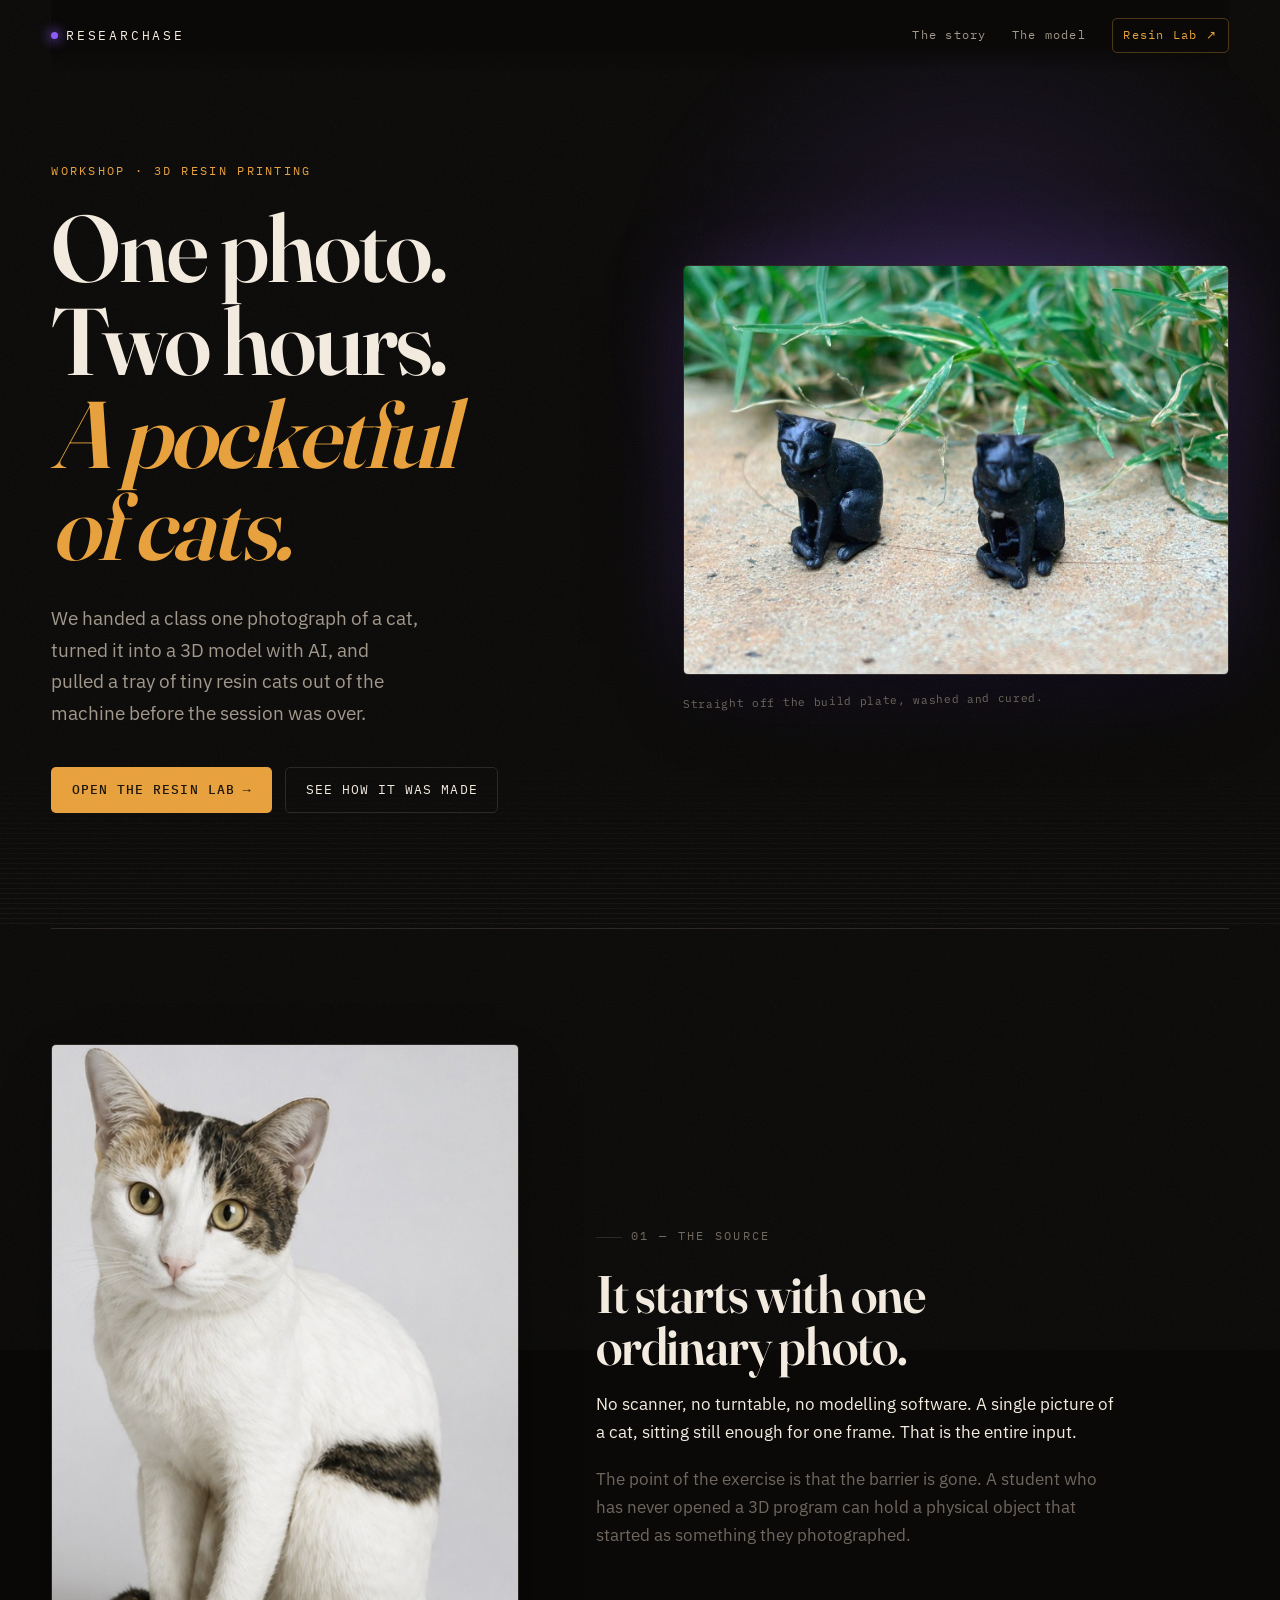
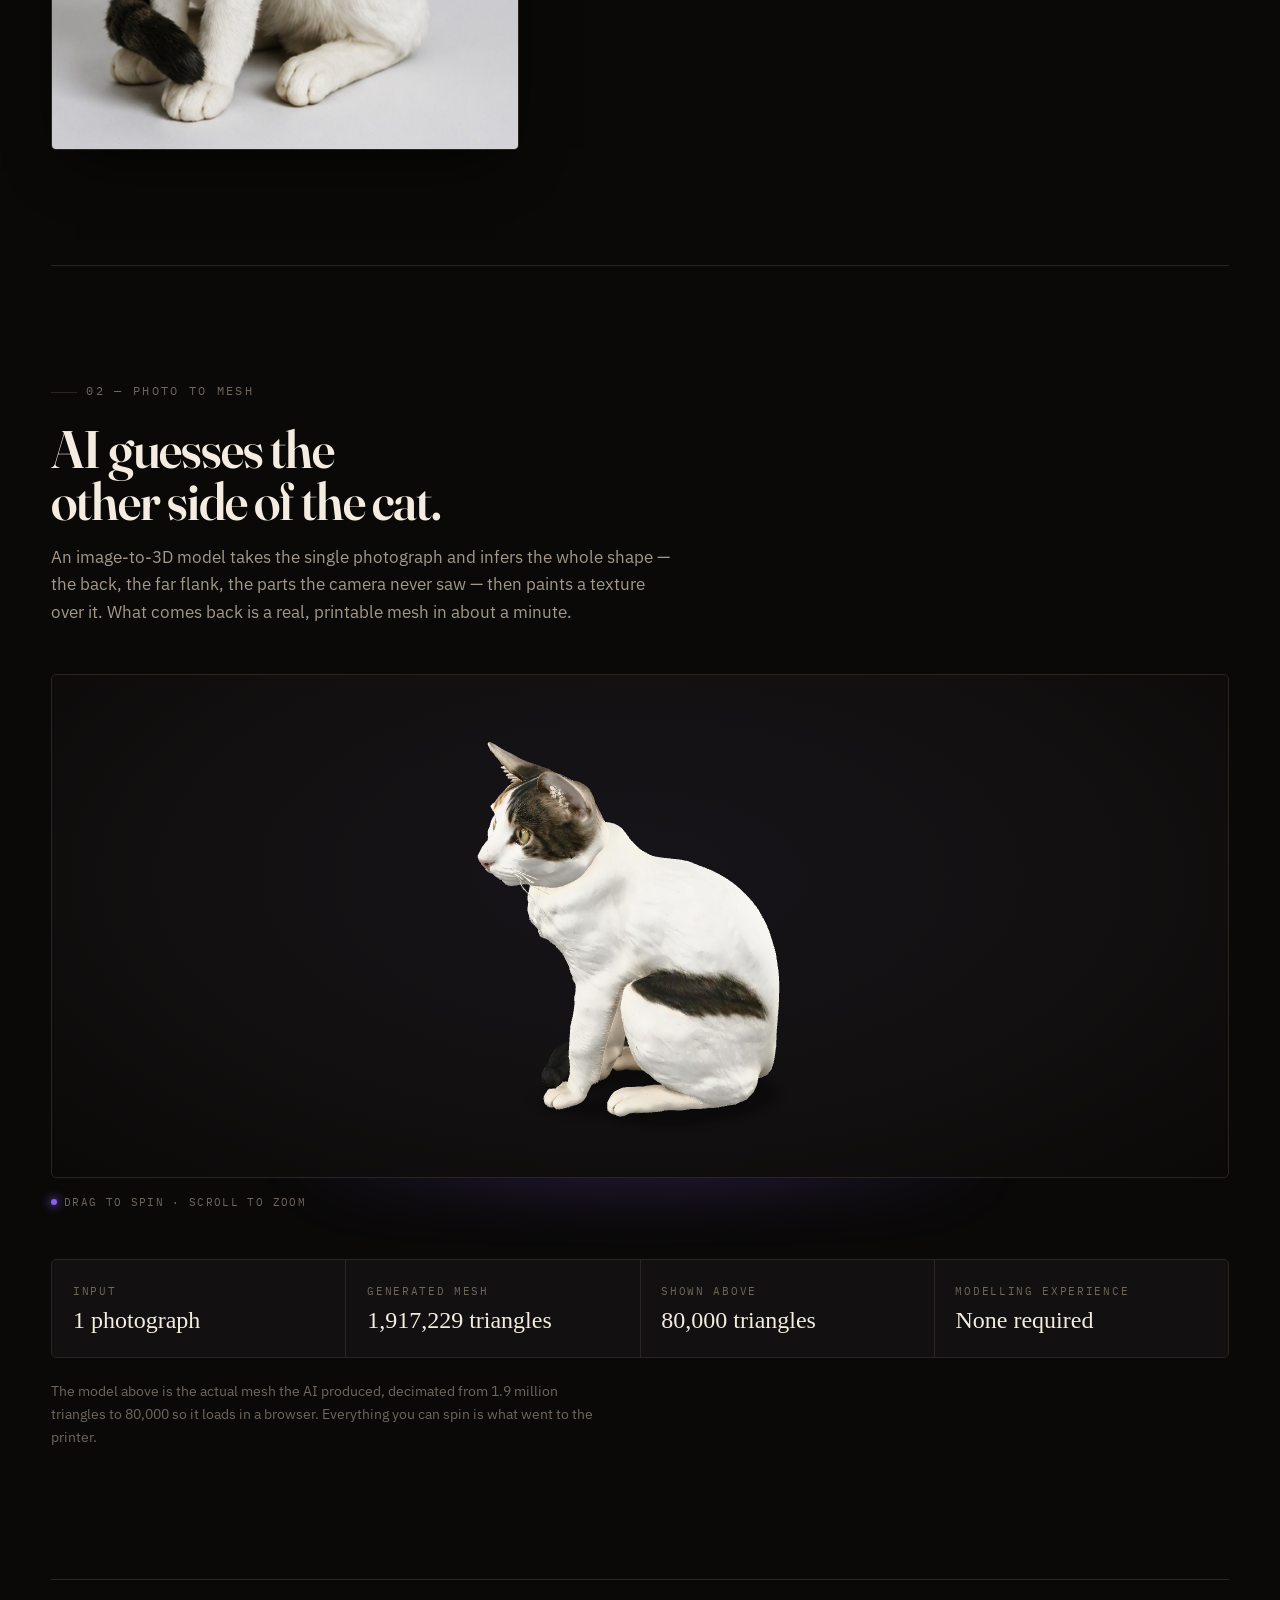
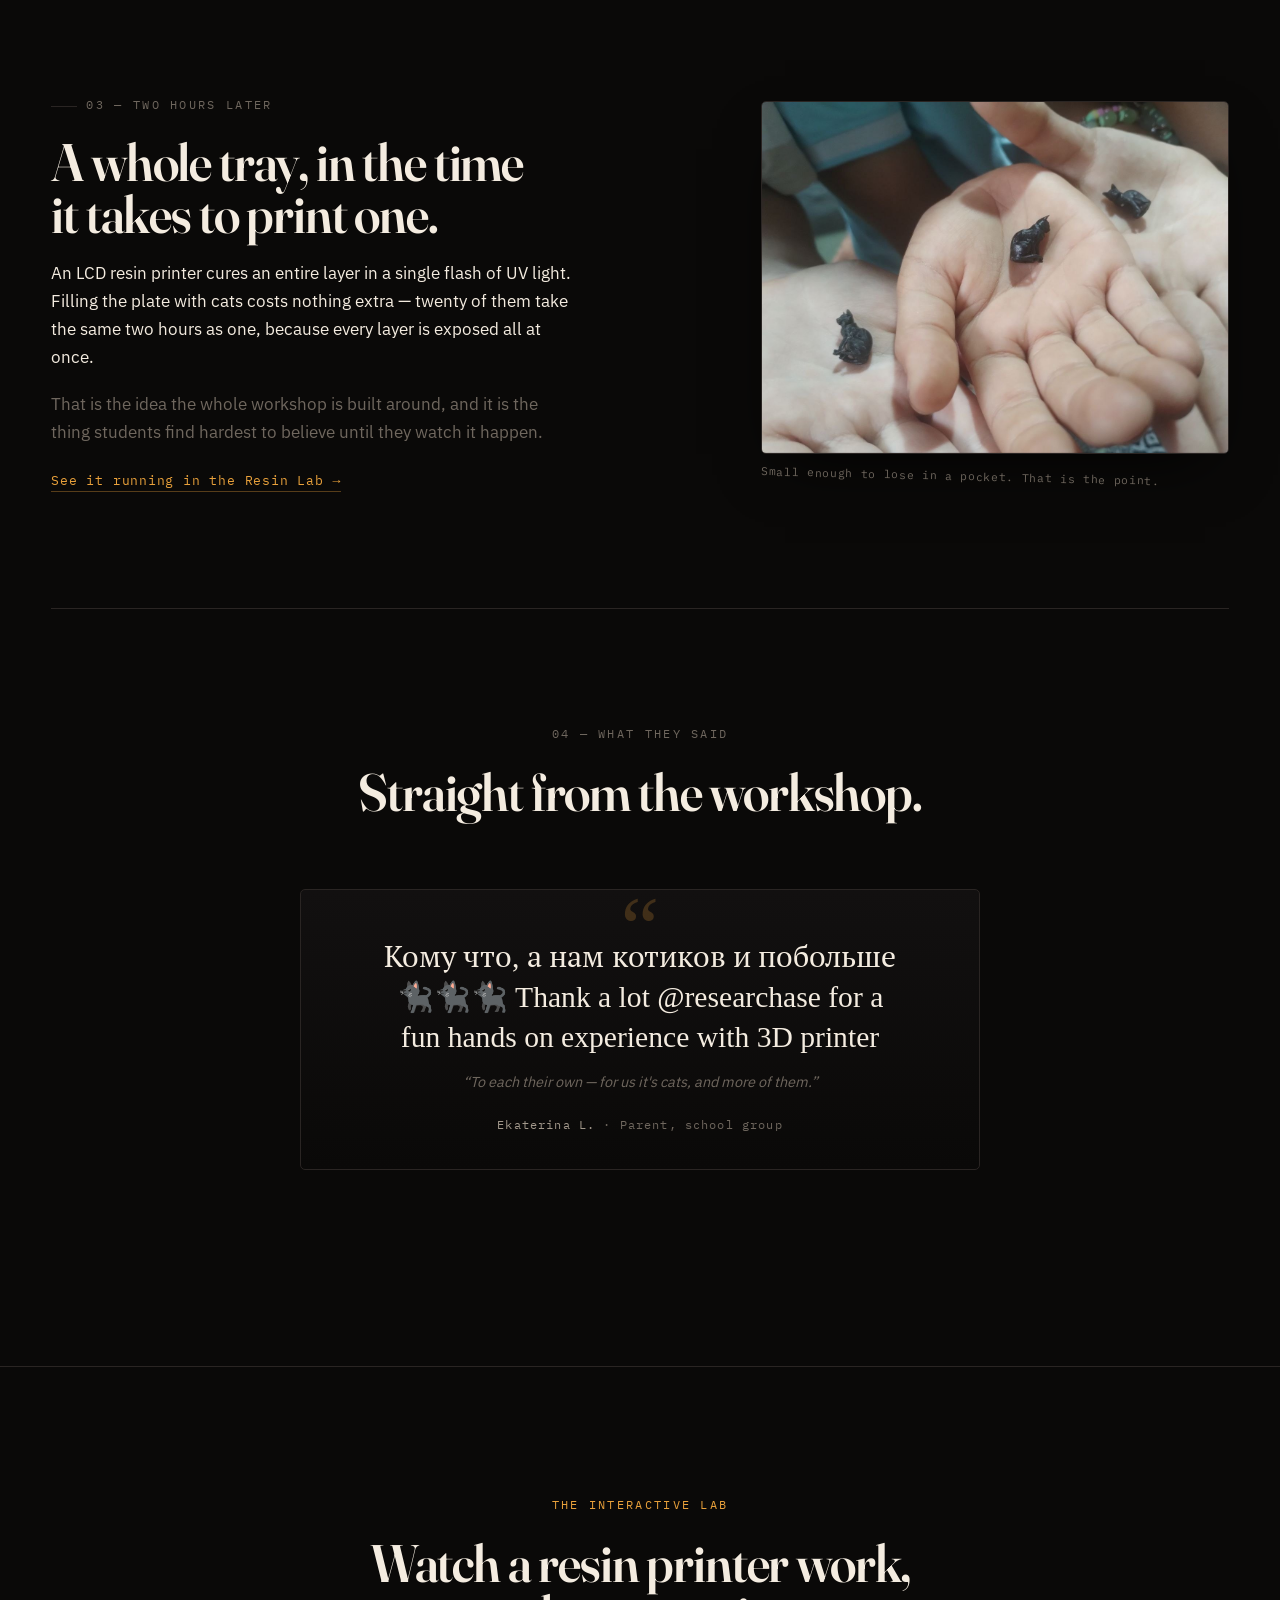
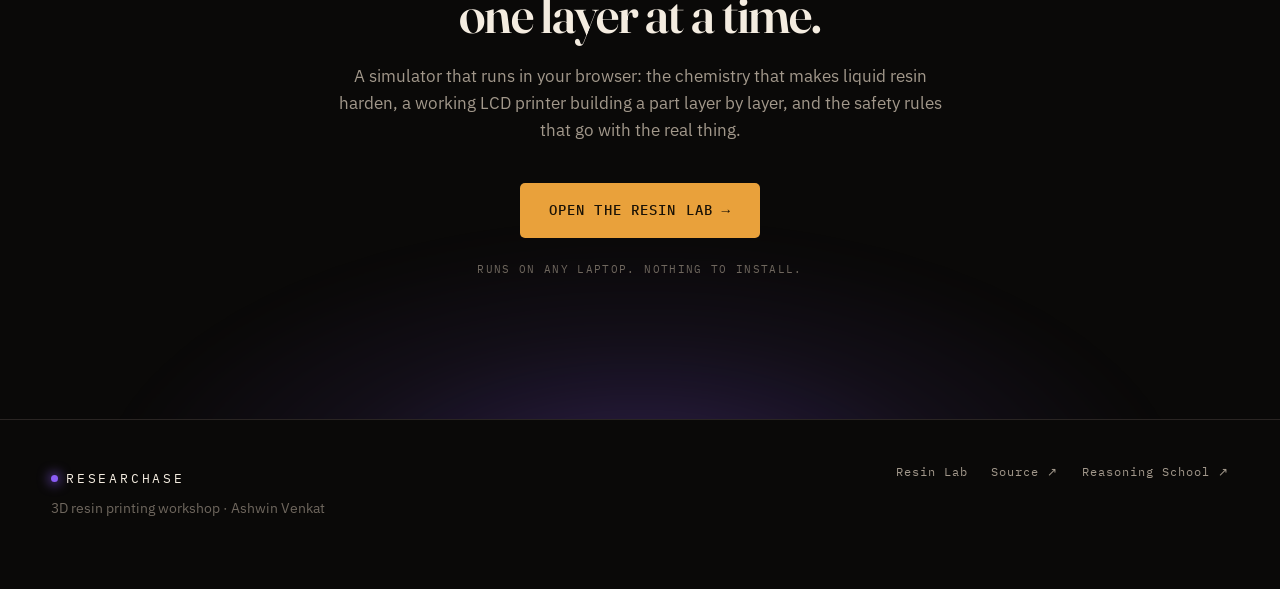
==== commit 8b10eafc: "Add the real workshop testimonial Replaces the placeholders with the message a parent posted in the " ====
--- a/site/index.html
+++ b/site/index.html
@@ -11,8 +11,8 @@
 <meta property="og:type" content="website">
 <link rel="icon" href="data:image/svg+xml,<svg xmlns='http://www.w3.org/2000/svg' viewBox='0 0 100 100'><text y='.9em' font-size='90'>🐈‍⬛</text></svg>">
 <link rel="preload" href="assets/fonts/fraunces-400_700.woff2" as="font" type="font/woff2" crossorigin>
-<link rel="stylesheet" href="assets/fonts.css?v=2">
-<link rel="stylesheet" href="styles.css?v=2">
+<link rel="stylesheet" href="assets/fonts.css?v=4">
+<link rel="stylesheet" href="styles.css?v=4">
 </head>
 <body>
 
@@ -224,6 +224,6 @@
 </footer>
 
 <script type="module" src="assets/model-viewer.min.js"></script>
-<script src="app.js?v=2"></script>
+<script src="app.js?v=4"></script>
 </body>
 </html>
--- a/site/assets/fonts.css
+++ b/site/assets/fonts.css
@@ -50,3 +50,48 @@
   src: url(./fonts/ibmplexsans-600.woff2) format('woff2');
   unicode-range: U+0000-00FF, U+0131, U+0152-0153, U+02BB-02BC, U+02C6, U+02DA, U+02DC, U+0304, U+0308, U+0329, U+2000-206F, U+20AC, U+2122, U+2191, U+2193, U+2212, U+2215, U+FEFF, U+FFFD;
 }
+
+/* Cyrillic coverage: Fraunces has none, so PT Serif fills that range */
+@font-face {
+  font-family: 'Fraunces';
+  font-style: normal;
+  font-weight: 400;
+  font-display: swap;
+  src: url(./fonts/ptserif-cyr-400.woff2) format('woff2');
+  unicode-range: U+0301, U+0400-045F, U+0490-0491, U+04B0-04B1, U+2116;
+}
+@font-face {
+  font-family: 'Fraunces';
+  font-style: normal;
+  font-weight: 700;
+  font-display: swap;
+  src: url(./fonts/ptserif-cyr-700.woff2) format('woff2');
+  unicode-range: U+0301, U+0400-045F, U+0490-0491, U+04B0-04B1, U+2116;
+}
+@font-face {
+  font-family: 'IBM Plex Sans';
+  font-style: normal;
+  font-weight: 400;
+  font-stretch: 100%;
+  font-display: swap;
+  src: url(./fonts/ibmplexsans-cyr-400.woff2) format('woff2');
+  unicode-range: U+0301, U+0400-045F, U+0490-0491, U+04B0-04B1, U+2116;
+}
+@font-face {
+  font-family: 'IBM Plex Sans';
+  font-style: normal;
+  font-weight: 500;
+  font-stretch: 100%;
+  font-display: swap;
+  src: url(./fonts/ibmplexsans-cyr-500.woff2) format('woff2');
+  unicode-range: U+0301, U+0400-045F, U+0490-0491, U+04B0-04B1, U+2116;
+}
+@font-face {
+  font-family: 'IBM Plex Sans';
+  font-style: normal;
+  font-weight: 600;
+  font-stretch: 100%;
+  font-display: swap;
+  src: url(./fonts/ibmplexsans-cyr-600.woff2) format('woff2');
+  unicode-range: U+0301, U+0400-045F, U+0490-0491, U+04B0-04B1, U+2116;
+}
--- a/site/styles.css
+++ b/site/styles.css
@@ -449,12 +449,41 @@
   margin: 0 0 1.4rem;
   position: relative;
 }
+.quote-note {
+  font-family: var(--font-body);
+  font-size: 0.9rem;
+  font-style: italic;
+  color: var(--dimmer);
+  margin: -0.6rem 0 1.3rem;
+}
 .quote-who {
   font-family: var(--font-mono);
   font-size: 0.72rem;
   letter-spacing: 0.1em;
   color: var(--dim);
   margin: 0;
+}
+
+/* one quote on its own: centred pull-quote rather than a stranded card */
+.quote-grid.single {
+  grid-template-columns: minmax(0, 760px);
+  justify-content: center;
+}
+.quote-grid.single .quote {
+  text-align: center;
+  padding: 3rem 2.4rem 2.2rem;
+  background: linear-gradient(180deg, var(--ink-2), var(--ink));
+}
+.quote-grid.single .quote::before {
+  left: 50%;
+  transform: translateX(-50%);
+  font-size: 5.4rem;
+  top: -0.05em;
+}
+.quote-grid.single .quote-text {
+  font-size: clamp(1.3rem, 2.4vw, 1.85rem);
+  line-height: 1.35;
+  text-wrap: balance;
 }
 .quote-role { color: var(--dimmer); }
 .quote-tag {
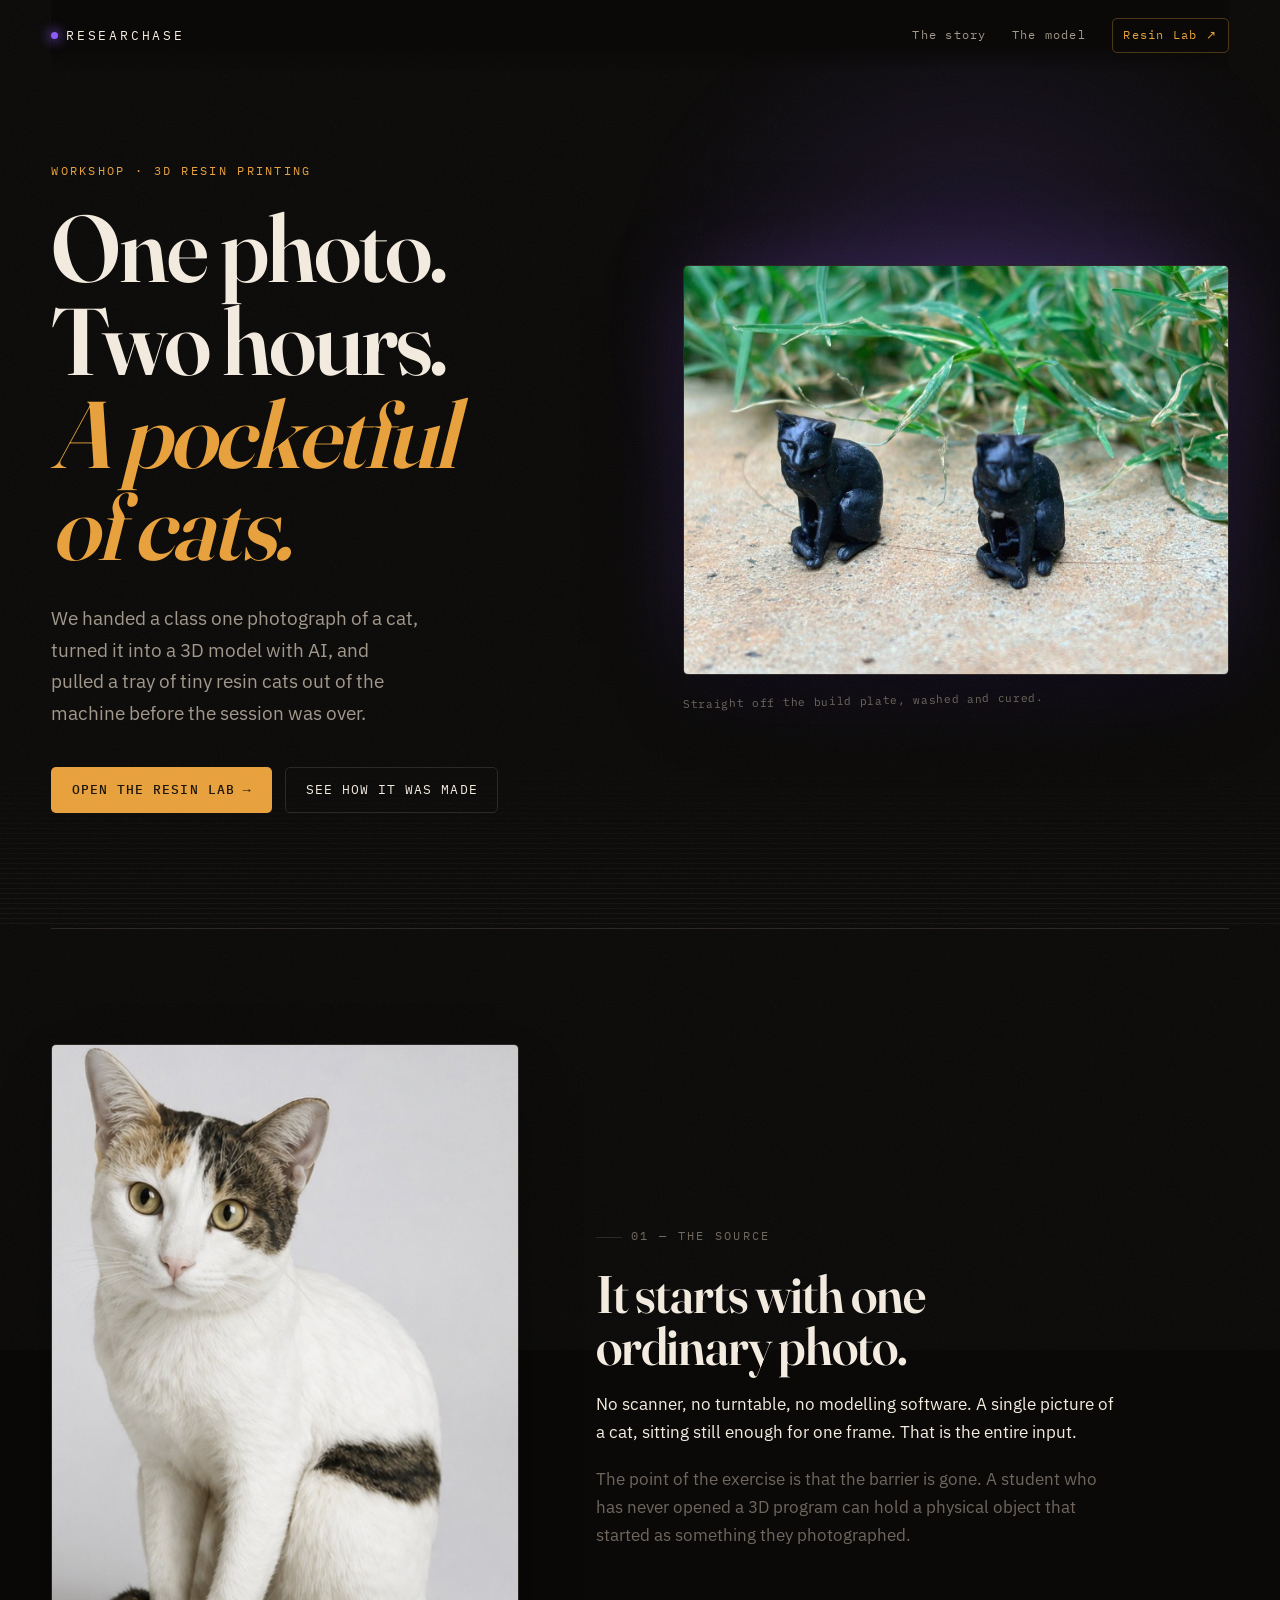
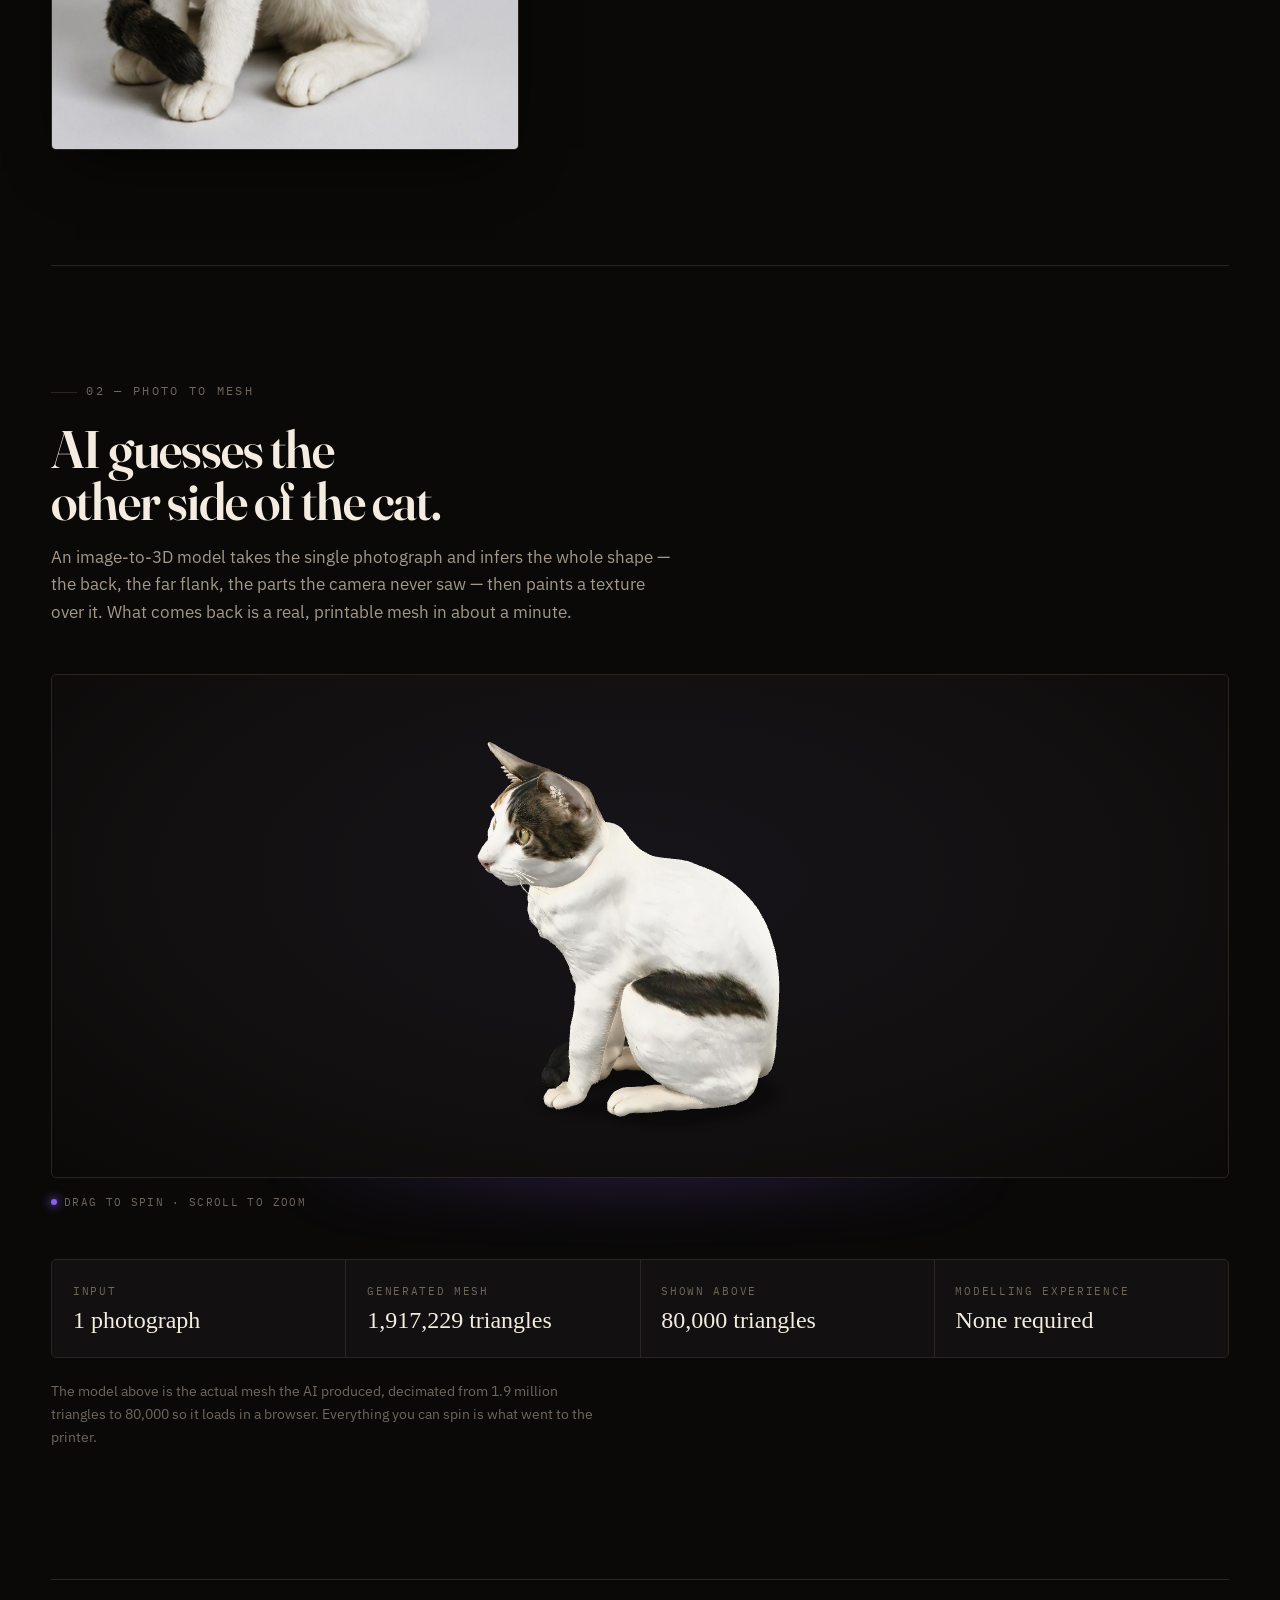
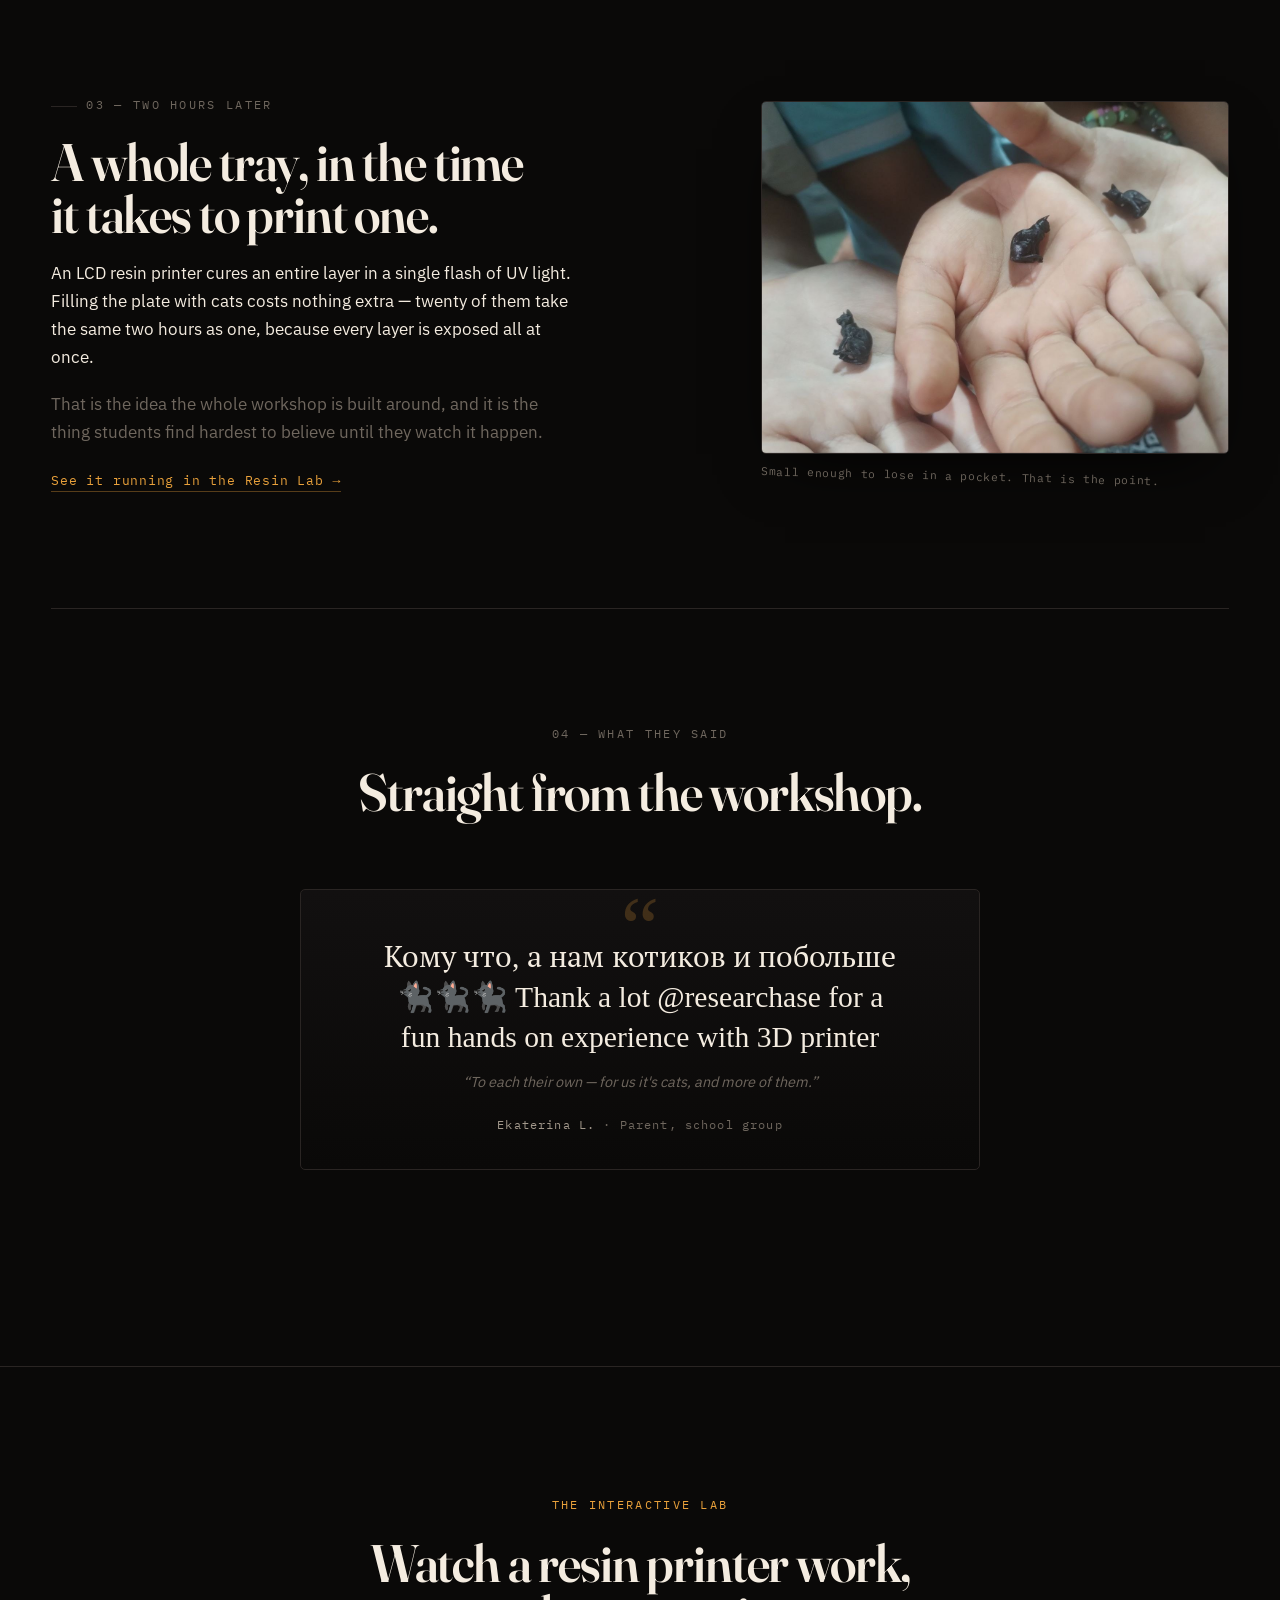
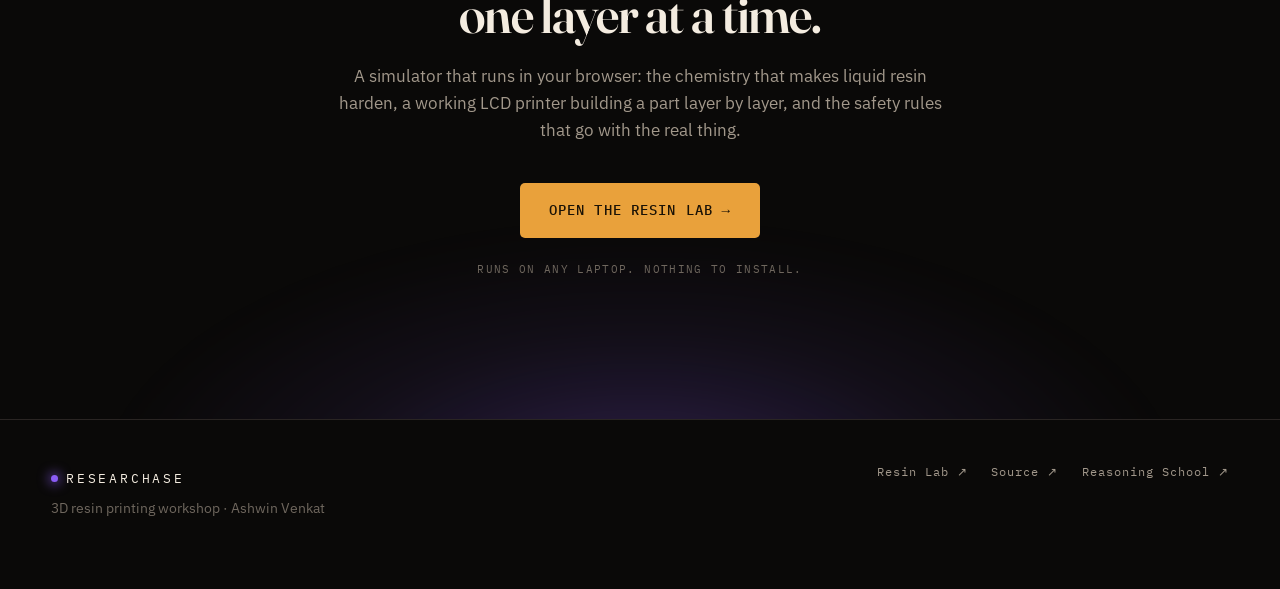
==== commit 7a83ba1c: "Host the landing page on the Pi, keep the simulator on GitHub Pages The landing page is now served f" ====
--- a/site/index.html
+++ b/site/index.html
@@ -11,8 +11,8 @@
 <meta property="og:type" content="website">
 <link rel="icon" href="data:image/svg+xml,<svg xmlns='http://www.w3.org/2000/svg' viewBox='0 0 100 100'><text y='.9em' font-size='90'>🐈‍⬛</text></svg>">
 <link rel="preload" href="assets/fonts/fraunces-400_700.woff2" as="font" type="font/woff2" crossorigin>
-<link rel="stylesheet" href="assets/fonts.css?v=4">
-<link rel="stylesheet" href="styles.css?v=4">
+<link rel="stylesheet" href="assets/fonts.css?v=5">
+<link rel="stylesheet" href="styles.css?v=5">
 </head>
 <body>
 
@@ -26,7 +26,7 @@
   <nav class="topnav">
     <a href="#story">The story</a>
     <a href="#model">The model</a>
-    <a class="topnav-cta" href="lab/">Resin Lab <span aria-hidden="true">↗</span></a>
+    <a class="topnav-cta" href="https://researchase.github.io/resin-printing-workshop/lab/" target="_blank" rel="noopener">Resin Lab <span aria-hidden="true">↗</span></a>
   </nav>
 </header>
 
@@ -48,7 +48,7 @@
           and pulled a tray of tiny resin cats out of the machine before the session was over.
         </p>
         <div class="hero-actions reveal" style="--d:300ms">
-          <a class="btn btn-primary" href="lab/">
+          <a class="btn btn-primary" href="https://researchase.github.io/resin-printing-workshop/lab/" target="_blank" rel="noopener">
             Open the Resin Lab
             <span class="btn-arrow" aria-hidden="true">→</span>
           </a>
@@ -171,7 +171,7 @@
           That is the idea the whole workshop is built around, and it is the thing students
           find hardest to believe until they watch it happen.
         </p>
-        <a class="inline-link" href="lab/">See it running in the Resin Lab →</a>
+        <a class="inline-link" href="https://researchase.github.io/resin-printing-workshop/lab/" target="_blank" rel="noopener">See it running in the Resin Lab →</a>
       </div>
       <figure class="shot shot-tilt-r">
         <img src="assets/cats-in-hands.jpg" width="1280" height="964" loading="lazy"
@@ -199,7 +199,7 @@
         a working LCD printer building a part layer by layer, and the safety rules that go
         with the real thing.
       </p>
-      <a class="btn btn-primary btn-lg" href="lab/">
+      <a class="btn btn-primary btn-lg" href="https://researchase.github.io/resin-printing-workshop/lab/" target="_blank" rel="noopener">
         Open the Resin Lab
         <span class="btn-arrow" aria-hidden="true">→</span>
       </a>
@@ -216,7 +216,7 @@
       <p class="muted small">3D resin printing workshop · Ashwin Venkat</p>
     </div>
     <nav class="foot-links">
-      <a href="lab/">Resin Lab</a>
+      <a href="https://researchase.github.io/resin-printing-workshop/lab/" target="_blank" rel="noopener">Resin Lab ↗</a>
       <a href="https://github.com/researchase/resin-printing-workshop" target="_blank" rel="noopener noreferrer">Source ↗</a>
       <a href="https://reasoning.school" target="_blank" rel="noopener noreferrer">Reasoning School ↗</a>
     </nav>
@@ -224,6 +224,6 @@
 </footer>
 
 <script type="module" src="assets/model-viewer.min.js"></script>
-<script src="app.js?v=4"></script>
+<script src="app.js?v=5"></script>
 </body>
 </html>
